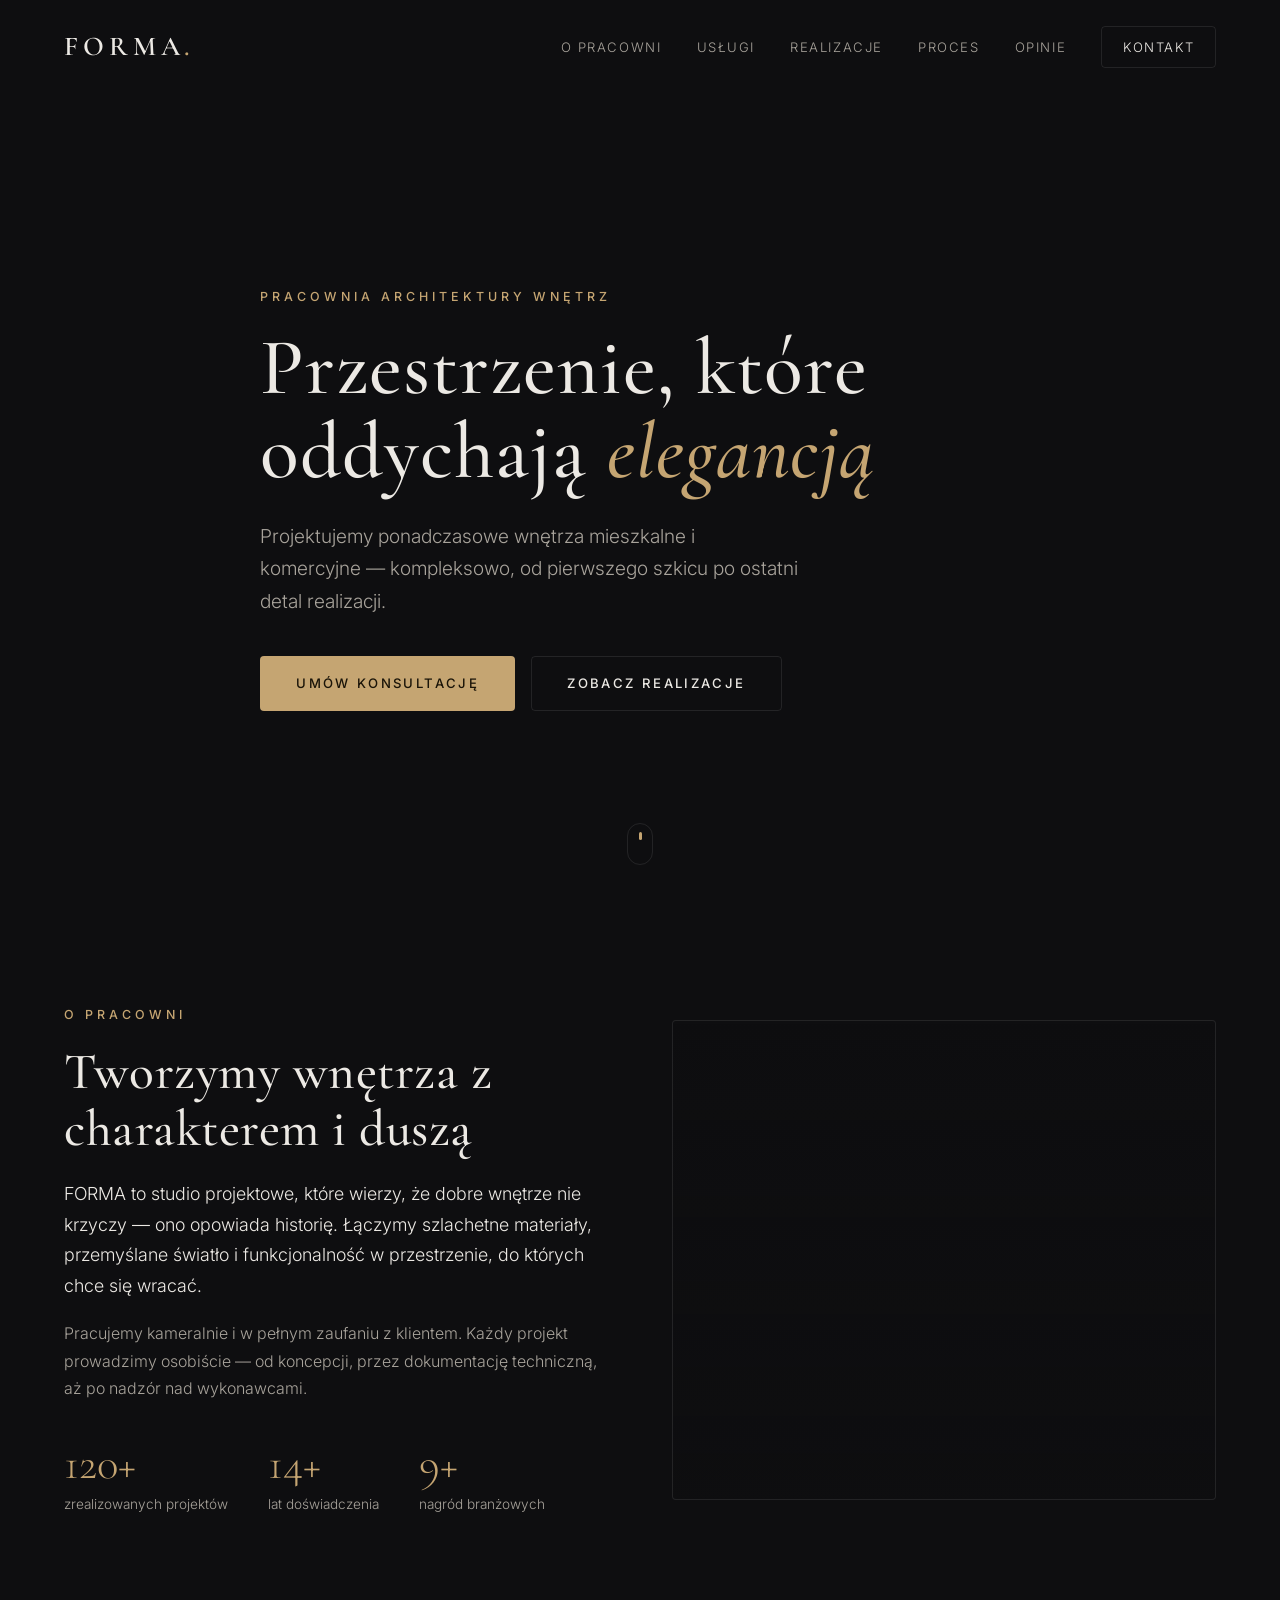
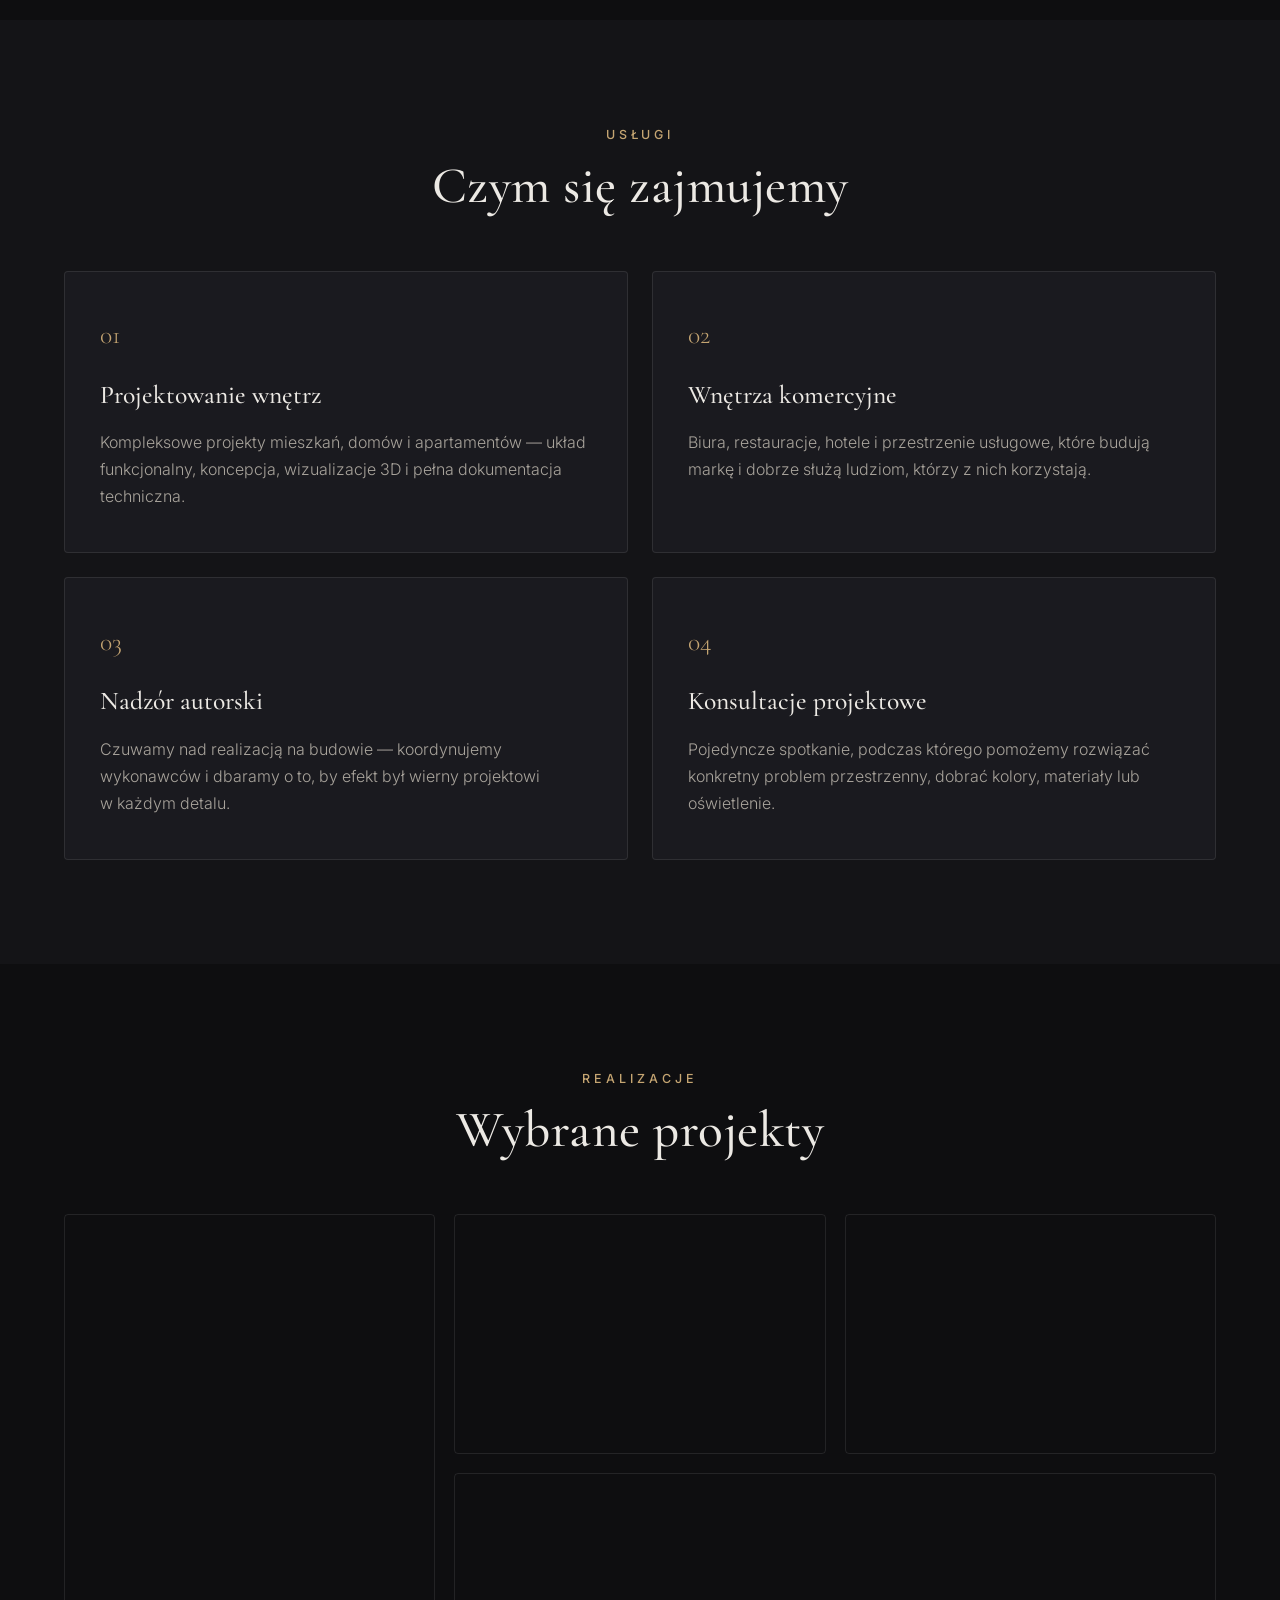
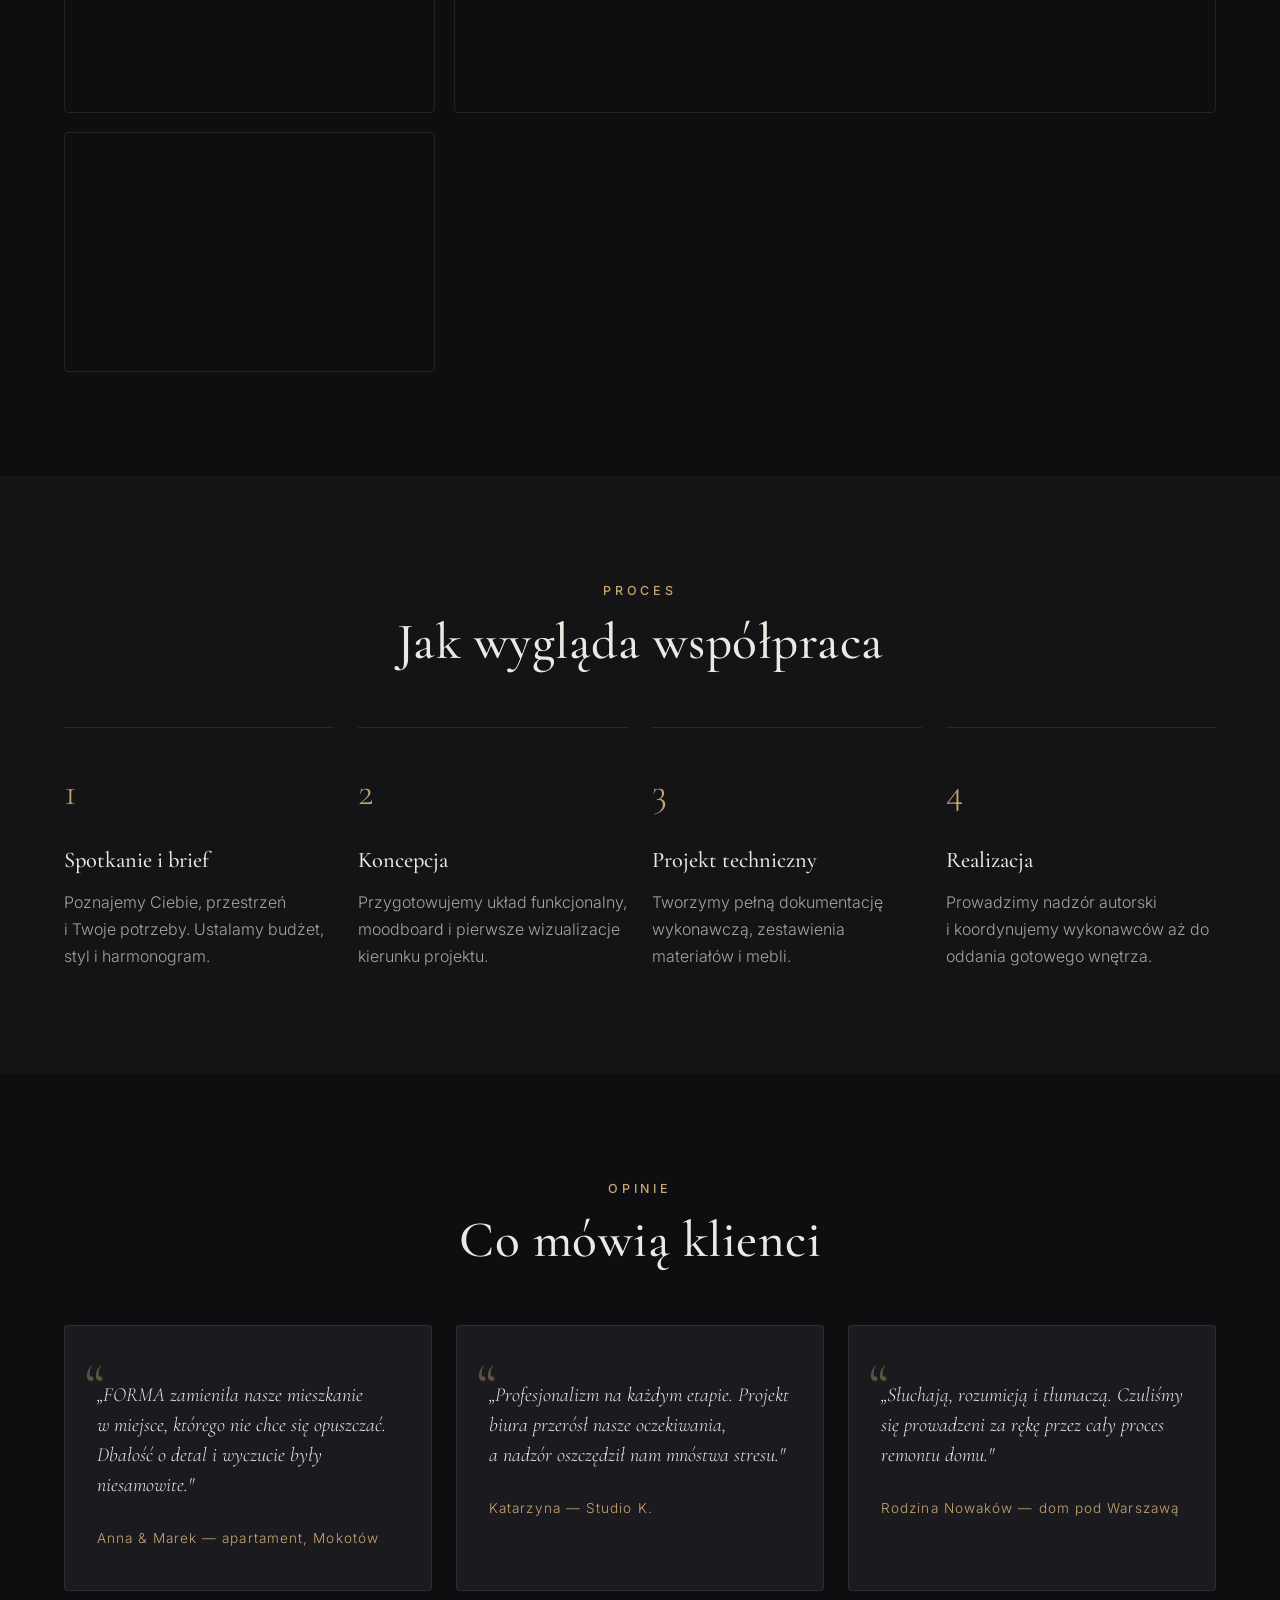
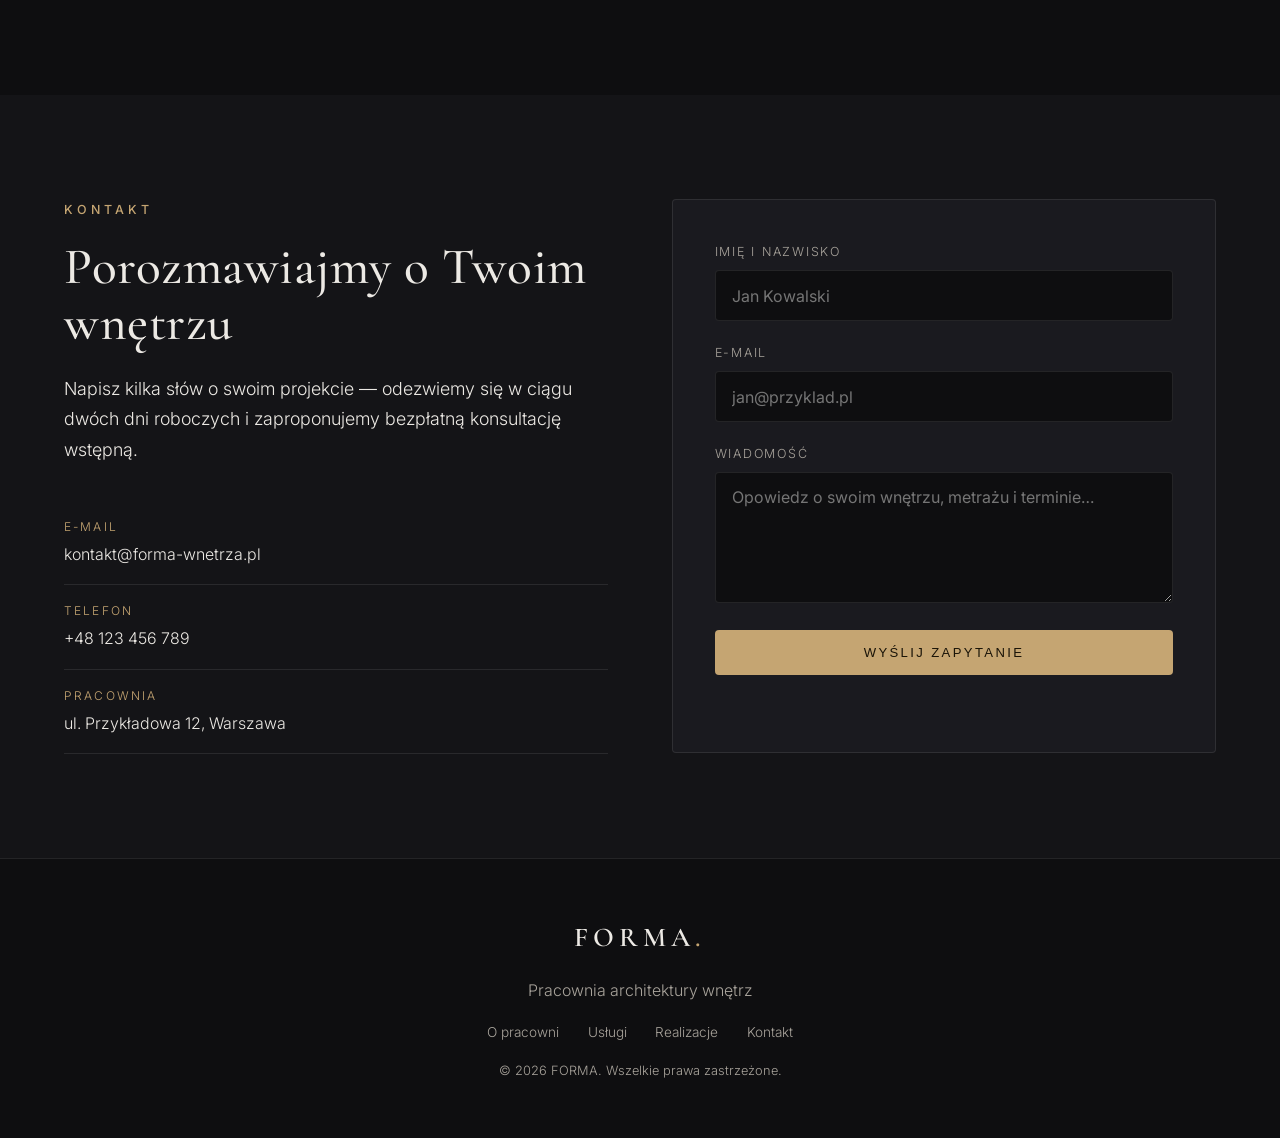
==== index.html @ e96d7b5a "Pierwsza wersja strony pracowni architektury wnętrz FORMA Statyczna strona (HTML/CSS/JS), ciemny ele" ====
<!DOCTYPE html>
<html lang="pl">
<head>
  <meta charset="UTF-8" />
  <meta name="viewport" content="width=device-width, initial-scale=1.0" />
  <title>FORMA — Pracownia Architektury Wnętrz</title>
  <meta name="description" content="FORMA to pracownia architektury wnętrz. Projektujemy eleganckie, ponadczasowe przestrzenie mieszkalne i komercyjne — kompleksowo, od koncepcji po realizację." />
  <link rel="icon" href="assets/favicon.svg" type="image/svg+xml" />

  <!-- Czcionki -->
  <link rel="preconnect" href="https://fonts.googleapis.com" />
  <link rel="preconnect" href="https://fonts.gstatic.com" crossorigin />
  <link href="https://fonts.googleapis.com/css2?family=Cormorant+Garamond:ital,wght@0,400;0,500;0,600;1,400&family=Inter:wght@300;400;500;600&display=swap" rel="stylesheet" />

  <link rel="stylesheet" href="styles.css" />
</head>
<body>

  <!-- ====== NAWIGACJA ====== -->
  <header class="nav" id="nav">
    <div class="container nav__inner">
      <a href="#hero" class="brand">FORMA<span>.</span></a>
      <nav class="nav__links" id="navLinks">
        <a href="#o-nas">O pracowni</a>
        <a href="#uslugi">Usługi</a>
        <a href="#realizacje">Realizacje</a>
        <a href="#proces">Proces</a>
        <a href="#opinie">Opinie</a>
        <a href="#kontakt" class="nav__cta">Kontakt</a>
      </nav>
      <button class="nav__burger" id="burger" aria-label="Menu" aria-expanded="false">
        <span></span><span></span><span></span>
      </button>
    </div>
  </header>

  <!-- ====== HERO ====== -->
  <section class="hero" id="hero">
    <div class="hero__bg"></div>
    <div class="container hero__inner">
      <p class="eyebrow reveal">Pracownia architektury wnętrz</p>
      <h1 class="hero__title reveal">Przestrzenie, które<br/>oddychają <em>elegancją</em></h1>
      <p class="hero__lead reveal">Projektujemy ponadczasowe wnętrza mieszkalne i komercyjne — kompleksowo, od pierwszego szkicu po ostatni detal realizacji.</p>
      <div class="hero__actions reveal">
        <a href="#kontakt" class="btn btn--gold">Umów konsultację</a>
        <a href="#realizacje" class="btn btn--ghost">Zobacz realizacje</a>
      </div>
    </div>
    <a href="#o-nas" class="hero__scroll" aria-label="Przewiń w dół">
      <span></span>
    </a>
  </section>

  <!-- ====== O PRACOWNI ====== -->
  <section class="section" id="o-nas">
    <div class="container grid-2">
      <div class="reveal">
        <p class="eyebrow">O pracowni</p>
        <h2 class="section__title">Tworzymy wnętrza z charakterem i&nbsp;duszą</h2>
        <p class="lead">FORMA to studio projektowe, które wierzy, że dobre wnętrze nie krzyczy — ono opowiada historię. Łączymy szlachetne materiały, przemyślane światło i&nbsp;funkcjonalność w&nbsp;przestrzenie, do których chce się wracać.</p>
        <p>Pracujemy kameralnie i&nbsp;w&nbsp;pełnym zaufaniu z&nbsp;klientem. Każdy projekt prowadzimy osobiście — od koncepcji, przez dokumentację techniczną, aż po nadzór nad wykonawcami.</p>
        <div class="stats">
          <div class="stat"><span class="stat__num" data-count="120">0</span><span class="stat__label">zrealizowanych projektów</span></div>
          <div class="stat"><span class="stat__num" data-count="14">0</span><span class="stat__label">lat doświadczenia</span></div>
          <div class="stat"><span class="stat__num" data-count="9">0</span><span class="stat__label">nagród branżowych</span></div>
        </div>
      </div>
      <div class="about__img reveal" aria-hidden="true"></div>
    </div>
  </section>

  <!-- ====== USŁUGI ====== -->
  <section class="section section--alt" id="uslugi">
    <div class="container">
      <div class="section__head reveal">
        <p class="eyebrow">Usługi</p>
        <h2 class="section__title">Czym się zajmujemy</h2>
      </div>
      <div class="cards">
        <article class="card reveal">
          <div class="card__num">01</div>
          <h3>Projektowanie wnętrz</h3>
          <p>Kompleksowe projekty mieszkań, domów i&nbsp;apartamentów — układ funkcjonalny, koncepcja, wizualizacje 3D i&nbsp;pełna dokumentacja techniczna.</p>
        </article>
        <article class="card reveal">
          <div class="card__num">02</div>
          <h3>Wnętrza komercyjne</h3>
          <p>Biura, restauracje, hotele i&nbsp;przestrzenie usługowe, które budują markę i&nbsp;dobrze służą ludziom, którzy z&nbsp;nich korzystają.</p>
        </article>
        <article class="card reveal">
          <div class="card__num">03</div>
          <h3>Nadzór autorski</h3>
          <p>Czuwamy nad realizacją na budowie — koordynujemy wykonawców i&nbsp;dbaramy o&nbsp;to, by efekt był wierny projektowi w&nbsp;każdym detalu.</p>
        </article>
        <article class="card reveal">
          <div class="card__num">04</div>
          <h3>Konsultacje projektowe</h3>
          <p>Pojedyncze spotkanie, podczas którego pomożemy rozwiązać konkretny problem przestrzenny, dobrać kolory, materiały lub oświetlenie.</p>
        </article>
      </div>
    </div>
  </section>

  <!-- ====== REALIZACJE ====== -->
  <section class="section" id="realizacje">
    <div class="container">
      <div class="section__head reveal">
        <p class="eyebrow">Realizacje</p>
        <h2 class="section__title">Wybrane projekty</h2>
      </div>
      <div class="gallery">
        <figure class="gallery__item gallery__item--tall reveal">
          <div class="gallery__img" data-img="1"></div>
          <figcaption><span>Apartament Mokotów</span><em>120 m² · 2024</em></figcaption>
        </figure>
        <figure class="gallery__item reveal">
          <div class="gallery__img" data-img="2"></div>
          <figcaption><span>Dom pod Warszawą</span><em>240 m² · 2023</em></figcaption>
        </figure>
        <figure class="gallery__item reveal">
          <div class="gallery__img" data-img="3"></div>
          <figcaption><span>Restauracja NOVA</span><em>Lokal · 2023</em></figcaption>
        </figure>
        <figure class="gallery__item gallery__item--wide reveal">
          <div class="gallery__img" data-img="4"></div>
          <figcaption><span>Loft Praga</span><em>95 m² · 2022</em></figcaption>
        </figure>
        <figure class="gallery__item reveal">
          <div class="gallery__img" data-img="5"></div>
          <figcaption><span>Biuro Studio K.</span><em>320 m² · 2022</em></figcaption>
        </figure>
      </div>
    </div>
  </section>

  <!-- ====== PROCES ====== -->
  <section class="section section--alt" id="proces">
    <div class="container">
      <div class="section__head reveal">
        <p class="eyebrow">Proces</p>
        <h2 class="section__title">Jak wygląda współpraca</h2>
      </div>
      <ol class="steps">
        <li class="step reveal">
          <span class="step__num">1</span>
          <h3>Spotkanie i&nbsp;brief</h3>
          <p>Poznajemy Ciebie, przestrzeń i&nbsp;Twoje potrzeby. Ustalamy budżet, styl i&nbsp;harmonogram.</p>
        </li>
        <li class="step reveal">
          <span class="step__num">2</span>
          <h3>Koncepcja</h3>
          <p>Przygotowujemy układ funkcjonalny, moodboard i&nbsp;pierwsze wizualizacje kierunku projektu.</p>
        </li>
        <li class="step reveal">
          <span class="step__num">3</span>
          <h3>Projekt techniczny</h3>
          <p>Tworzymy pełną dokumentację wykonawczą, zestawienia materiałów i&nbsp;mebli.</p>
        </li>
        <li class="step reveal">
          <span class="step__num">4</span>
          <h3>Realizacja</h3>
          <p>Prowadzimy nadzór autorski i&nbsp;koordynujemy wykonawców aż do oddania gotowego wnętrza.</p>
        </li>
      </ol>
    </div>
  </section>

  <!-- ====== OPINIE ====== -->
  <section class="section" id="opinie">
    <div class="container">
      <div class="section__head reveal">
        <p class="eyebrow">Opinie</p>
        <h2 class="section__title">Co mówią klienci</h2>
      </div>
      <div class="quotes">
        <blockquote class="quote reveal">
          <p>„FORMA zamieniła nasze mieszkanie w&nbsp;miejsce, którego nie chce się opuszczać. Dbałość o&nbsp;detal i&nbsp;wyczucie były niesamowite."</p>
          <cite>Anna &amp; Marek — apartament, Mokotów</cite>
        </blockquote>
        <blockquote class="quote reveal">
          <p>„Profesjonalizm na każdym etapie. Projekt biura przerósł nasze oczekiwania, a&nbsp;nadzór oszczędził nam mnóstwa stresu."</p>
          <cite>Katarzyna — Studio K.</cite>
        </blockquote>
        <blockquote class="quote reveal">
          <p>„Słuchają, rozumieją i&nbsp;tłumaczą. Czuliśmy się prowadzeni za rękę przez cały proces remontu domu."</p>
          <cite>Rodzina Nowaków — dom pod Warszawą</cite>
        </blockquote>
      </div>
    </div>
  </section>

  <!-- ====== KONTAKT ====== -->
  <section class="section section--contact" id="kontakt">
    <div class="container grid-2 grid-2--contact">
      <div class="reveal">
        <p class="eyebrow">Kontakt</p>
        <h2 class="section__title">Porozmawiajmy o&nbsp;Twoim wnętrzu</h2>
        <p class="lead">Napisz kilka słów o&nbsp;swoim projekcie — odezwiemy się w&nbsp;ciągu dwóch dni roboczych i&nbsp;zaproponujemy bezpłatną konsultację wstępną.</p>
        <ul class="contact__info">
          <li><span>E-mail</span><a href="mailto:kontakt@forma-wnetrza.pl">kontakt@forma-wnetrza.pl</a></li>
          <li><span>Telefon</span><a href="tel:+48123456789">+48 123 456 789</a></li>
          <li><span>Pracownia</span>ul. Przykładowa 12, Warszawa</li>
        </ul>
      </div>
      <form class="form reveal" id="contactForm" novalidate>
        <div class="form__row">
          <label>Imię i nazwisko
            <input type="text" name="name" required placeholder="Jan Kowalski" />
          </label>
        </div>
        <div class="form__row">
          <label>E-mail
            <input type="email" name="email" required placeholder="jan@przyklad.pl" />
          </label>
        </div>
        <div class="form__row">
          <label>Wiadomość
            <textarea name="message" rows="5" required placeholder="Opowiedz o swoim wnętrzu, metrażu i terminie…"></textarea>
          </label>
        </div>
        <button type="submit" class="btn btn--gold btn--full">Wyślij zapytanie</button>
        <p class="form__note" id="formNote" role="status"></p>
      </form>
    </div>
  </section>

  <!-- ====== STOPKA ====== -->
  <footer class="footer">
    <div class="container footer__inner">
      <a href="#hero" class="brand">FORMA<span>.</span></a>
      <p>Pracownia architektury wnętrz</p>
      <nav class="footer__links">
        <a href="#o-nas">O pracowni</a>
        <a href="#uslugi">Usługi</a>
        <a href="#realizacje">Realizacje</a>
        <a href="#kontakt">Kontakt</a>
      </nav>
      <p class="footer__copy">© <span id="year">2026</span> FORMA. Wszelkie prawa zastrzeżone.</p>
    </div>
  </footer>

  <script src="script.js"></script>
</body>
</html>
---- styles.css ----
/* ============================================================
   FORMA — Pracownia Architektury Wnętrz
   Styl: ciemny, elegancki, premium
   ============================================================ */

:root {
  --bg:        #0e0e10;
  --bg-alt:    #141417;
  --surface:   #1a1a1f;
  --line:      rgba(255, 255, 255, 0.09);
  --text:      #ece9e4;
  --text-soft: #a8a39b;
  --gold:      #c5a572;
  --gold-soft: #d8c39a;
  --radius:    4px;
  --max:       1180px;
  --serif: "Cormorant Garamond", Georgia, serif;
  --sans:  "Inter", system-ui, sans-serif;
}

* { margin: 0; padding: 0; box-sizing: border-box; }

html { scroll-behavior: smooth; }

body {
  background: var(--bg);
  color: var(--text);
  font-family: var(--sans);
  font-weight: 300;
  line-height: 1.7;
  -webkit-font-smoothing: antialiased;
  overflow-x: hidden;
}

img { max-width: 100%; display: block; }
a { color: inherit; text-decoration: none; }

.container { width: 90%; max-width: var(--max); margin: 0 auto; }

/* ---------- Typografia ---------- */
.eyebrow {
  font-size: 0.78rem;
  letter-spacing: 0.32em;
  text-transform: uppercase;
  color: var(--gold);
  font-weight: 500;
  margin-bottom: 1.2rem;
}

.section__title {
  font-family: var(--serif);
  font-weight: 500;
  font-size: clamp(2rem, 4.5vw, 3.2rem);
  line-height: 1.1;
  letter-spacing: 0.5px;
  margin-bottom: 1.4rem;
}

.lead {
  font-size: 1.12rem;
  color: var(--text);
  margin-bottom: 1.2rem;
}

p { color: var(--text-soft); }

/* ---------- Przyciski ---------- */
.btn {
  display: inline-block;
  padding: 0.95rem 2.2rem;
  font-size: 0.82rem;
  letter-spacing: 0.18em;
  text-transform: uppercase;
  font-weight: 500;
  border: 1px solid transparent;
  border-radius: var(--radius);
  cursor: pointer;
  transition: all 0.35s ease;
}
.btn--gold { background: var(--gold); color: #1a1408; }
.btn--gold:hover { background: var(--gold-soft); transform: translateY(-2px); }
.btn--ghost { border-color: var(--line); color: var(--text); }
.btn--ghost:hover { border-color: var(--gold); color: var(--gold); }
.btn--full { width: 100%; border: none; }

/* ---------- Nawigacja ---------- */
.nav {
  position: fixed; top: 0; left: 0; right: 0; z-index: 100;
  padding: 1.5rem 0;
  transition: padding 0.4s ease, background 0.4s ease, border-color 0.4s ease;
  border-bottom: 1px solid transparent;
}
.nav.scrolled {
  padding: 0.9rem 0;
  background: rgba(14, 14, 16, 0.85);
  backdrop-filter: blur(12px);
  border-bottom-color: var(--line);
}
.nav__inner { display: flex; align-items: center; justify-content: space-between; }
.brand {
  font-family: var(--serif);
  font-size: 1.7rem;
  font-weight: 600;
  letter-spacing: 0.18em;
}
.brand span { color: var(--gold); }
.nav__links { display: flex; align-items: center; gap: 2.2rem; }
.nav__links a {
  font-size: 0.82rem;
  letter-spacing: 0.12em;
  text-transform: uppercase;
  color: var(--text-soft);
  transition: color 0.3s;
}
.nav__links a:hover { color: var(--text); }
.nav__cta {
  border: 1px solid var(--line);
  padding: 0.55rem 1.3rem;
  border-radius: var(--radius);
  color: var(--text) !important;
}
.nav__cta:hover { border-color: var(--gold); color: var(--gold) !important; }

.nav__burger { display: none; flex-direction: column; gap: 5px; background: none; border: none; cursor: pointer; }
.nav__burger span { width: 26px; height: 2px; background: var(--text); transition: 0.3s; }
.nav__burger.open span:nth-child(1) { transform: translateY(7px) rotate(45deg); }
.nav__burger.open span:nth-child(2) { opacity: 0; }
.nav__burger.open span:nth-child(3) { transform: translateY(-7px) rotate(-45deg); }

/* ---------- Hero ---------- */
.hero {
  position: relative;
  min-height: 100vh;
  display: flex;
  align-items: center;
  overflow: hidden;
}
.hero__bg {
  position: absolute; inset: 0;
  background:
    linear-gradient(to right, rgba(14,14,16,0.92) 0%, rgba(14,14,16,0.55) 55%, rgba(14,14,16,0.75) 100%),
    url("https://images.unsplash.com/photo-1618220179428-22790b461013?auto=format&fit=crop&w=1920&q=80") center/cover no-repeat;
  transform: scale(1.05);
  animation: slowZoom 18s ease-in-out infinite alternate;
}
@keyframes slowZoom { to { transform: scale(1.14); } }
.hero__inner { position: relative; z-index: 2; padding-top: 6rem; max-width: 760px; }
.hero__title {
  font-family: var(--serif);
  font-weight: 500;
  font-size: clamp(2.6rem, 7vw, 5rem);
  line-height: 1.05;
  letter-spacing: 1px;
  margin-bottom: 1.6rem;
}
.hero__title em { color: var(--gold); font-style: italic; }
.hero__lead { font-size: 1.2rem; color: var(--text-soft); max-width: 540px; margin-bottom: 2.4rem; }
.hero__actions { display: flex; gap: 1rem; flex-wrap: wrap; }
.hero__scroll {
  position: absolute; bottom: 2.2rem; left: 50%; transform: translateX(-50%);
  width: 26px; height: 42px; border: 1px solid var(--line); border-radius: 14px; z-index: 2;
  display: flex; justify-content: center; padding-top: 8px;
}
.hero__scroll span { width: 3px; height: 8px; background: var(--gold); border-radius: 2px; animation: scroll 1.8s infinite; }
@keyframes scroll { 0% { opacity: 0; transform: translateY(-4px);} 50%{opacity:1;} 100%{opacity:0;transform:translateY(10px);} }

/* ---------- Sekcje ---------- */
.section { padding: 6.5rem 0; }
.section--alt { background: var(--bg-alt); }
.section__head { text-align: center; max-width: 620px; margin: 0 auto 3.5rem; }
.section__head .eyebrow { margin-bottom: 0.8rem; }

.grid-2 { display: grid; grid-template-columns: 1fr 1fr; gap: 4rem; align-items: center; }

/* ---------- O nas ---------- */
.about__img {
  min-height: 480px; border-radius: var(--radius);
  background:
    linear-gradient(to top, rgba(14,14,16,0.35), rgba(14,14,16,0)),
    url("https://images.unsplash.com/photo-1616486338812-3dadae4b4ace?auto=format&fit=crop&w=1000&q=80") center/cover no-repeat;
  border: 1px solid var(--line);
}
.stats { display: flex; gap: 2.5rem; margin-top: 2.5rem; flex-wrap: wrap; }
.stat { display: flex; flex-direction: column; }
.stat__num { font-family: var(--serif); font-size: 2.8rem; color: var(--gold); line-height: 1; }
.stat__label { font-size: 0.85rem; color: var(--text-soft); margin-top: 0.4rem; }

/* ---------- Karty usług ---------- */
.cards { display: grid; grid-template-columns: repeat(2, 1fr); gap: 1.5rem; }
.card {
  background: var(--surface);
  border: 1px solid var(--line);
  border-radius: var(--radius);
  padding: 2.6rem 2.2rem;
  transition: transform 0.4s ease, border-color 0.4s ease;
}
.card:hover { transform: translateY(-6px); border-color: var(--gold); }
.card__num { font-family: var(--serif); font-size: 1.6rem; color: var(--gold); margin-bottom: 1rem; }
.card h3 { font-family: var(--serif); font-size: 1.6rem; font-weight: 500; margin-bottom: 0.8rem; }

/* ---------- Galeria ---------- */
.gallery {
  display: grid;
  grid-template-columns: repeat(3, 1fr);
  grid-auto-rows: 240px;
  gap: 1.2rem;
}
.gallery__item {
  position: relative; overflow: hidden; border-radius: var(--radius);
  border: 1px solid var(--line);
}
.gallery__item--tall { grid-row: span 2; }
.gallery__item--wide { grid-column: span 2; }
.gallery__img {
  position: absolute; inset: 0;
  background-size: cover; background-position: center;
  transition: transform 0.7s ease;
}
.gallery__item:hover .gallery__img { transform: scale(1.08); }
.gallery__img[data-img="1"] { background-image: url("https://images.unsplash.com/photo-1616594039964-ae9021a400a0?auto=format&fit=crop&w=900&q=80"); }
.gallery__img[data-img="2"] { background-image: url("https://images.unsplash.com/photo-1600210492486-724fe5c67fb0?auto=format&fit=crop&w=900&q=80"); }
.gallery__img[data-img="3"] { background-image: url("https://images.unsplash.com/photo-1517248135467-4c7edcad34c4?auto=format&fit=crop&w=900&q=80"); }
.gallery__img[data-img="4"] { background-image: url("https://images.unsplash.com/photo-1600607687939-ce8a6c25118c?auto=format&fit=crop&w=1200&q=80"); }
.gallery__img[data-img="5"] { background-image: url("https://images.unsplash.com/photo-1497366754035-f200968a6e72?auto=format&fit=crop&w=900&q=80"); }
.gallery__item figcaption {
  position: absolute; left: 0; right: 0; bottom: 0; z-index: 2;
  padding: 1.4rem 1.5rem;
  background: linear-gradient(to top, rgba(14,14,16,0.92), transparent);
  display: flex; flex-direction: column;
  transform: translateY(8px); opacity: 0; transition: 0.4s ease;
}
.gallery__item:hover figcaption { transform: translateY(0); opacity: 1; }
.gallery__item figcaption span { font-family: var(--serif); font-size: 1.3rem; }
.gallery__item figcaption em { font-size: 0.8rem; color: var(--gold); font-style: normal; letter-spacing: 0.1em; }

/* ---------- Proces ---------- */
.steps { list-style: none; display: grid; grid-template-columns: repeat(4, 1fr); gap: 1.5rem; }
.step { padding-top: 2rem; border-top: 1px solid var(--line); }
.step__num {
  font-family: var(--serif); font-size: 2.4rem; color: var(--gold);
  display: block; margin-bottom: 1rem;
}
.step h3 { font-family: var(--serif); font-size: 1.4rem; font-weight: 500; margin-bottom: 0.6rem; }

/* ---------- Opinie ---------- */
.quotes { display: grid; grid-template-columns: repeat(3, 1fr); gap: 1.5rem; }
.quote {
  background: var(--surface); border: 1px solid var(--line);
  border-radius: var(--radius); padding: 2.4rem 2rem;
  position: relative;
}
.quote::before {
  content: "\201C"; font-family: var(--serif); font-size: 4rem; color: var(--gold);
  position: absolute; top: 0.4rem; left: 1.2rem; opacity: 0.4;
}
.quote p { font-family: var(--serif); font-size: 1.25rem; color: var(--text); line-height: 1.5; margin: 1rem 0 1.5rem; font-style: italic; }
.quote cite { font-size: 0.85rem; color: var(--gold); font-style: normal; letter-spacing: 0.08em; }

/* ---------- Kontakt ---------- */
.section--contact { background: var(--bg-alt); }
.grid-2--contact { align-items: start; }
.contact__info { list-style: none; margin-top: 2.2rem; }
.contact__info li { padding: 1rem 0; border-bottom: 1px solid var(--line); display: flex; flex-direction: column; }
.contact__info span { font-size: 0.75rem; letter-spacing: 0.18em; text-transform: uppercase; color: var(--gold); margin-bottom: 0.25rem; }
.contact__info a:hover { color: var(--gold); }

.form { background: var(--surface); border: 1px solid var(--line); border-radius: var(--radius); padding: 2.6rem; }
.form__row { margin-bottom: 1.3rem; }
.form label { display: block; font-size: 0.78rem; letter-spacing: 0.14em; text-transform: uppercase; color: var(--text-soft); }
.form input, .form textarea {
  width: 100%; margin-top: 0.5rem;
  background: var(--bg); border: 1px solid var(--line); border-radius: var(--radius);
  padding: 0.9rem 1rem; color: var(--text); font-family: var(--sans); font-size: 1rem;
  transition: border-color 0.3s;
}
.form input:focus, .form textarea:focus { outline: none; border-color: var(--gold); }
.form textarea { resize: vertical; }
.form__note { margin-top: 1rem; font-size: 0.9rem; min-height: 1.2rem; }
.form__note.ok { color: var(--gold); }
.form__note.err { color: #e0796b; }

/* ---------- Stopka ---------- */
.footer { border-top: 1px solid var(--line); padding: 3.5rem 0; text-align: center; }
.footer__inner { display: flex; flex-direction: column; align-items: center; gap: 1rem; }
.footer__links { display: flex; gap: 1.8rem; flex-wrap: wrap; justify-content: center; }
.footer__links a { font-size: 0.85rem; color: var(--text-soft); }
.footer__links a:hover { color: var(--gold); }
.footer__copy { font-size: 0.8rem; color: var(--text-soft); }

/* ---------- Animacje pojawiania ---------- */
.reveal { opacity: 0; transform: translateY(28px); transition: opacity 0.8s ease, transform 0.8s ease; }
.reveal.visible { opacity: 1; transform: none; }

/* ---------- RWD ---------- */
@media (max-width: 880px) {
  .nav__links {
    position: fixed; inset: 0 0 0 auto; width: min(78%, 320px);
    flex-direction: column; justify-content: center; gap: 2rem;
    background: var(--bg-alt); border-left: 1px solid var(--line);
    transform: translateX(100%); transition: transform 0.4s ease; padding: 2rem;
  }
  .nav__links.open { transform: translateX(0); }
  .nav__burger { display: flex; z-index: 110; }
  .grid-2 { grid-template-columns: 1fr; gap: 2.5rem; }
  .about__img { min-height: 340px; order: -1; }
  .cards, .quotes { grid-template-columns: 1fr; }
  .steps { grid-template-columns: 1fr 1fr; }
  .gallery { grid-template-columns: 1fr 1fr; grid-auto-rows: 200px; }
  .gallery__item--wide { grid-column: span 2; }
  .gallery__item--tall { grid-row: span 1; }
}
@media (max-width: 540px) {
  .section { padding: 4.5rem 0; }
  .steps, .gallery { grid-template-columns: 1fr; }
  .gallery__item--wide { grid-column: span 1; }
  .hero__actions { flex-direction: column; }
  .btn { text-align: center; }
}
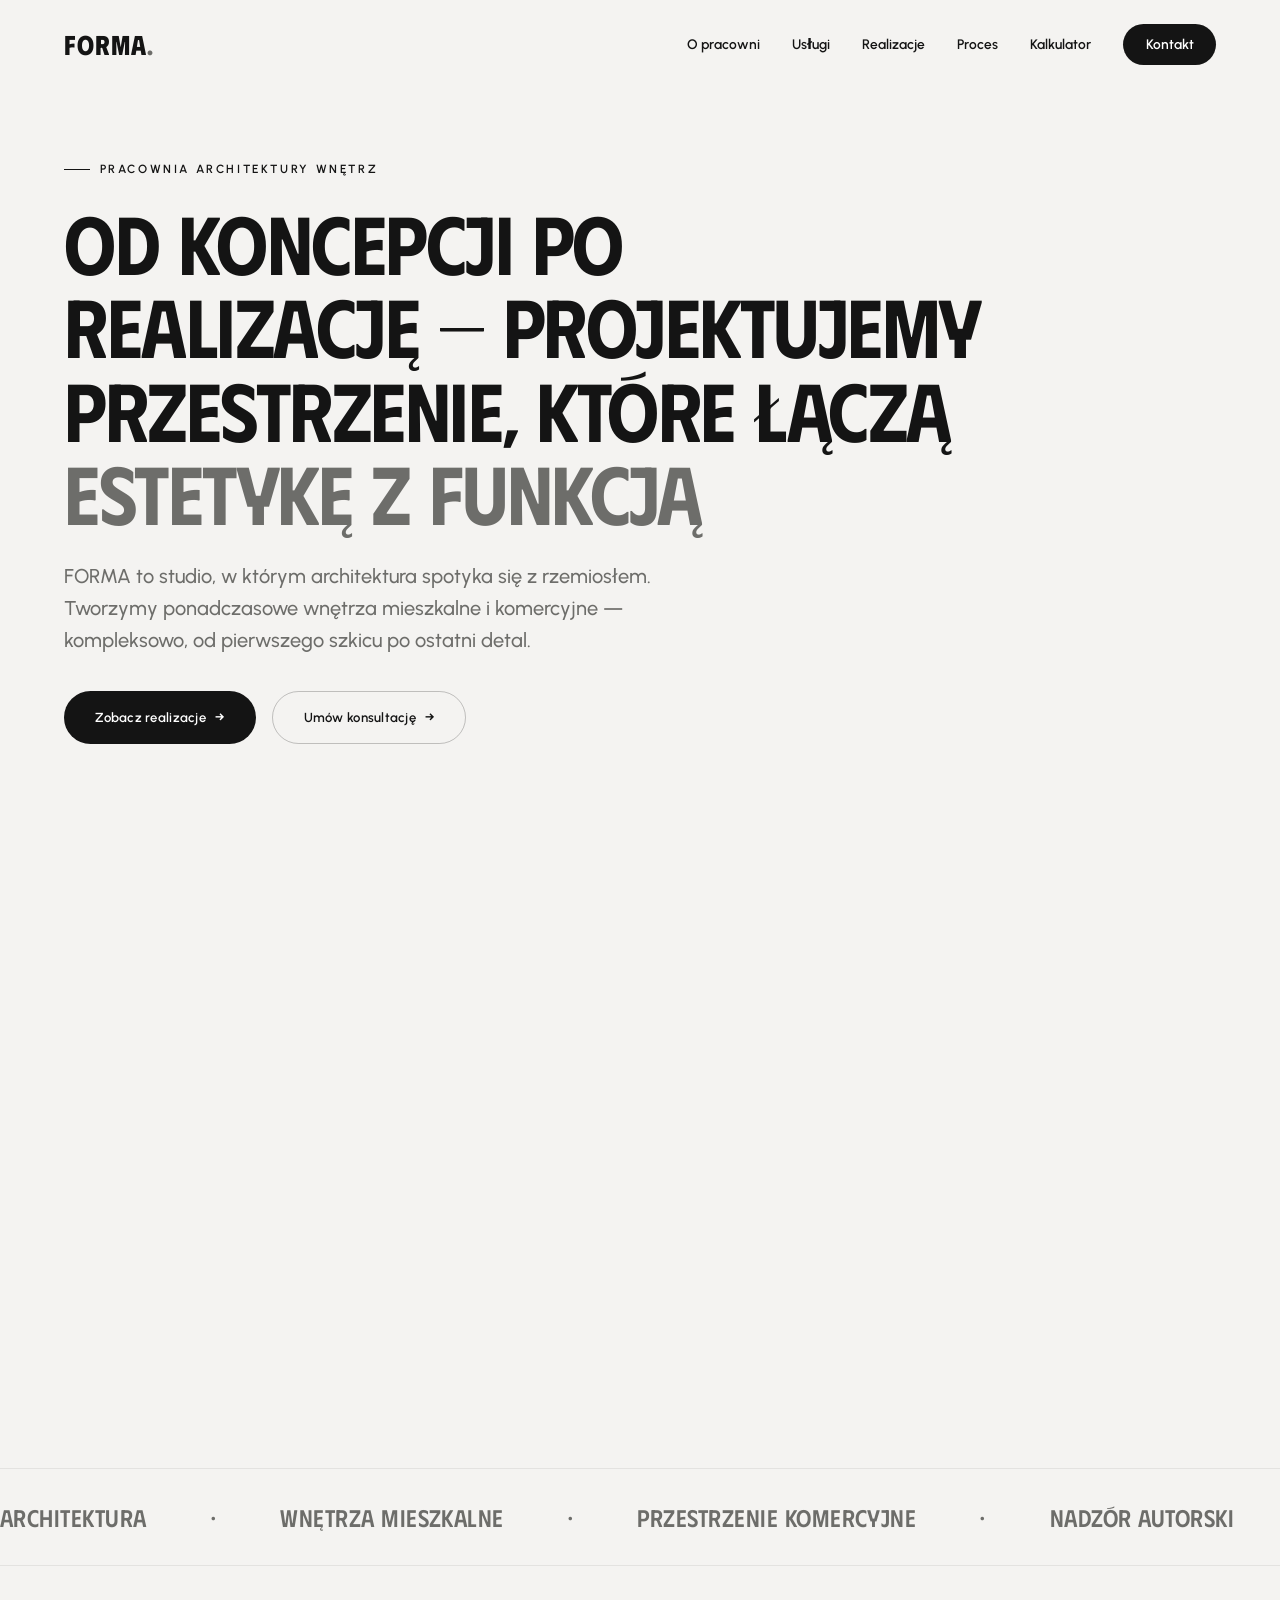
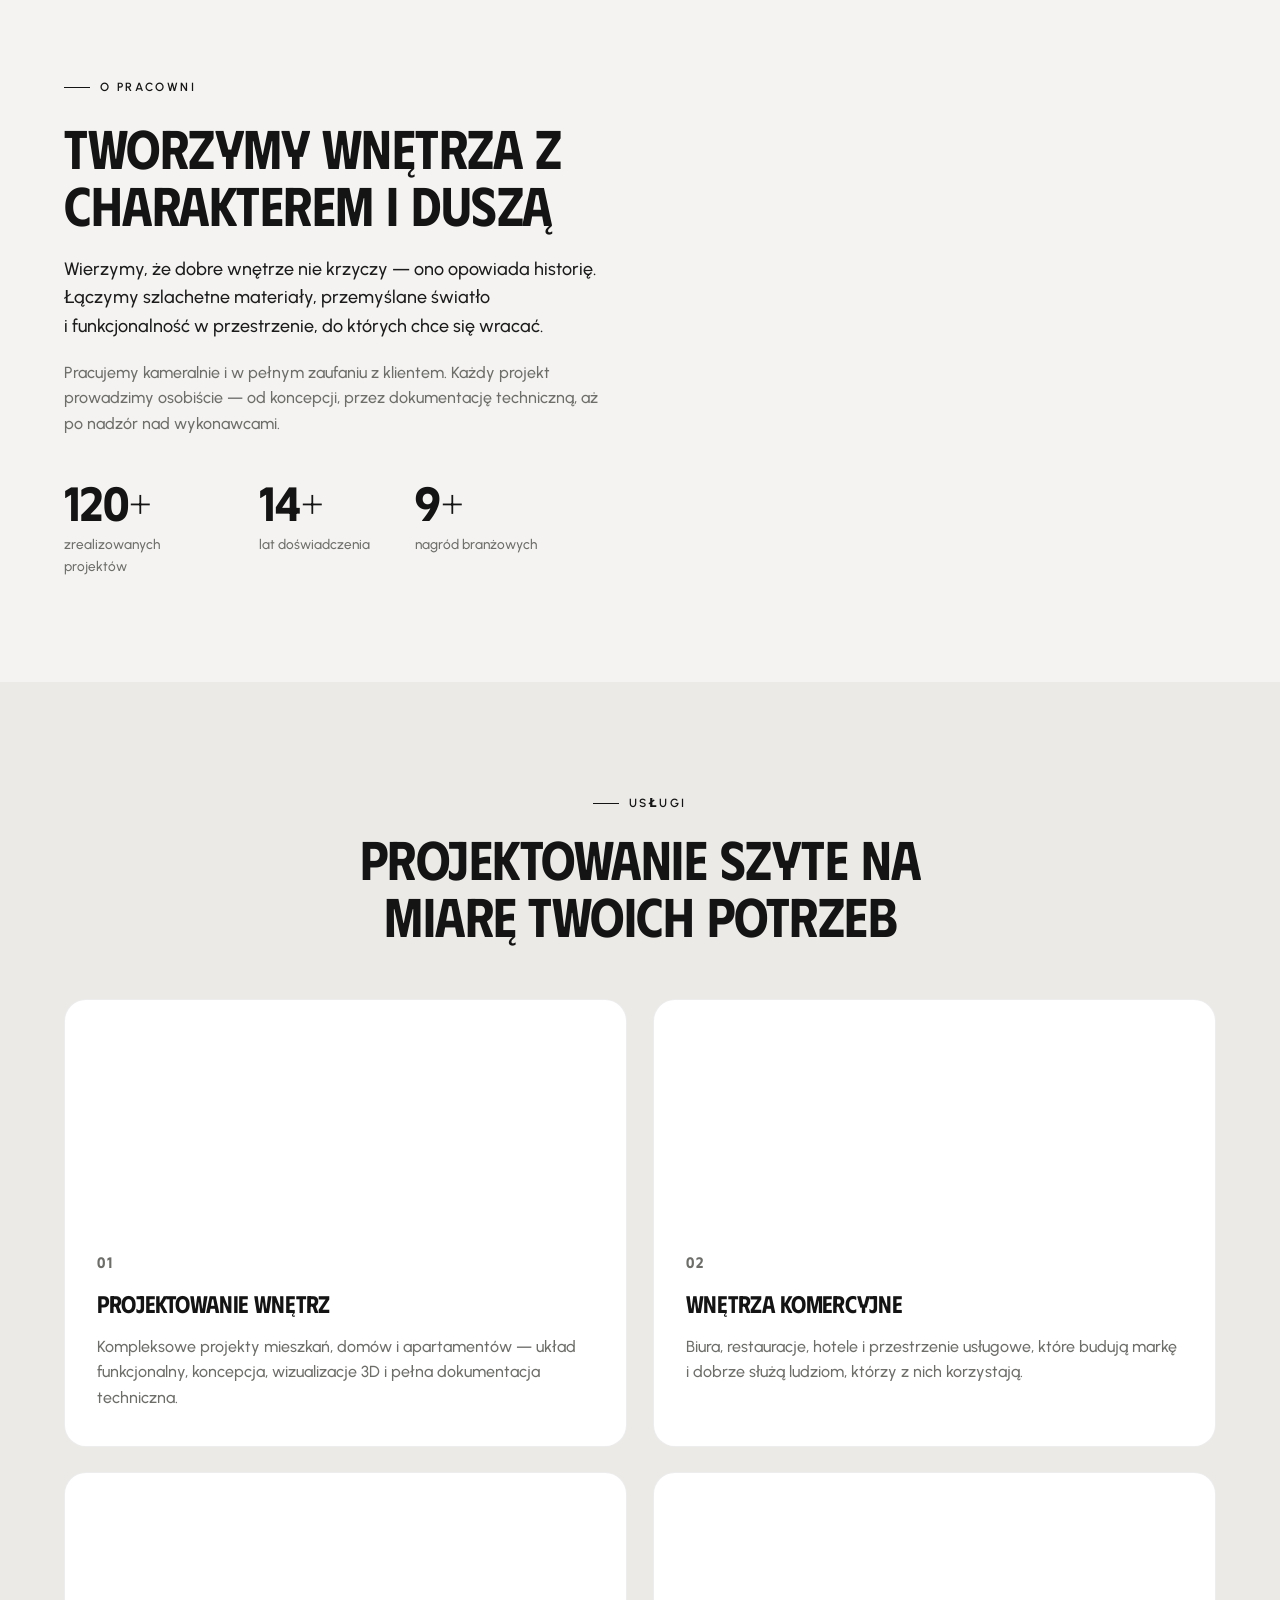
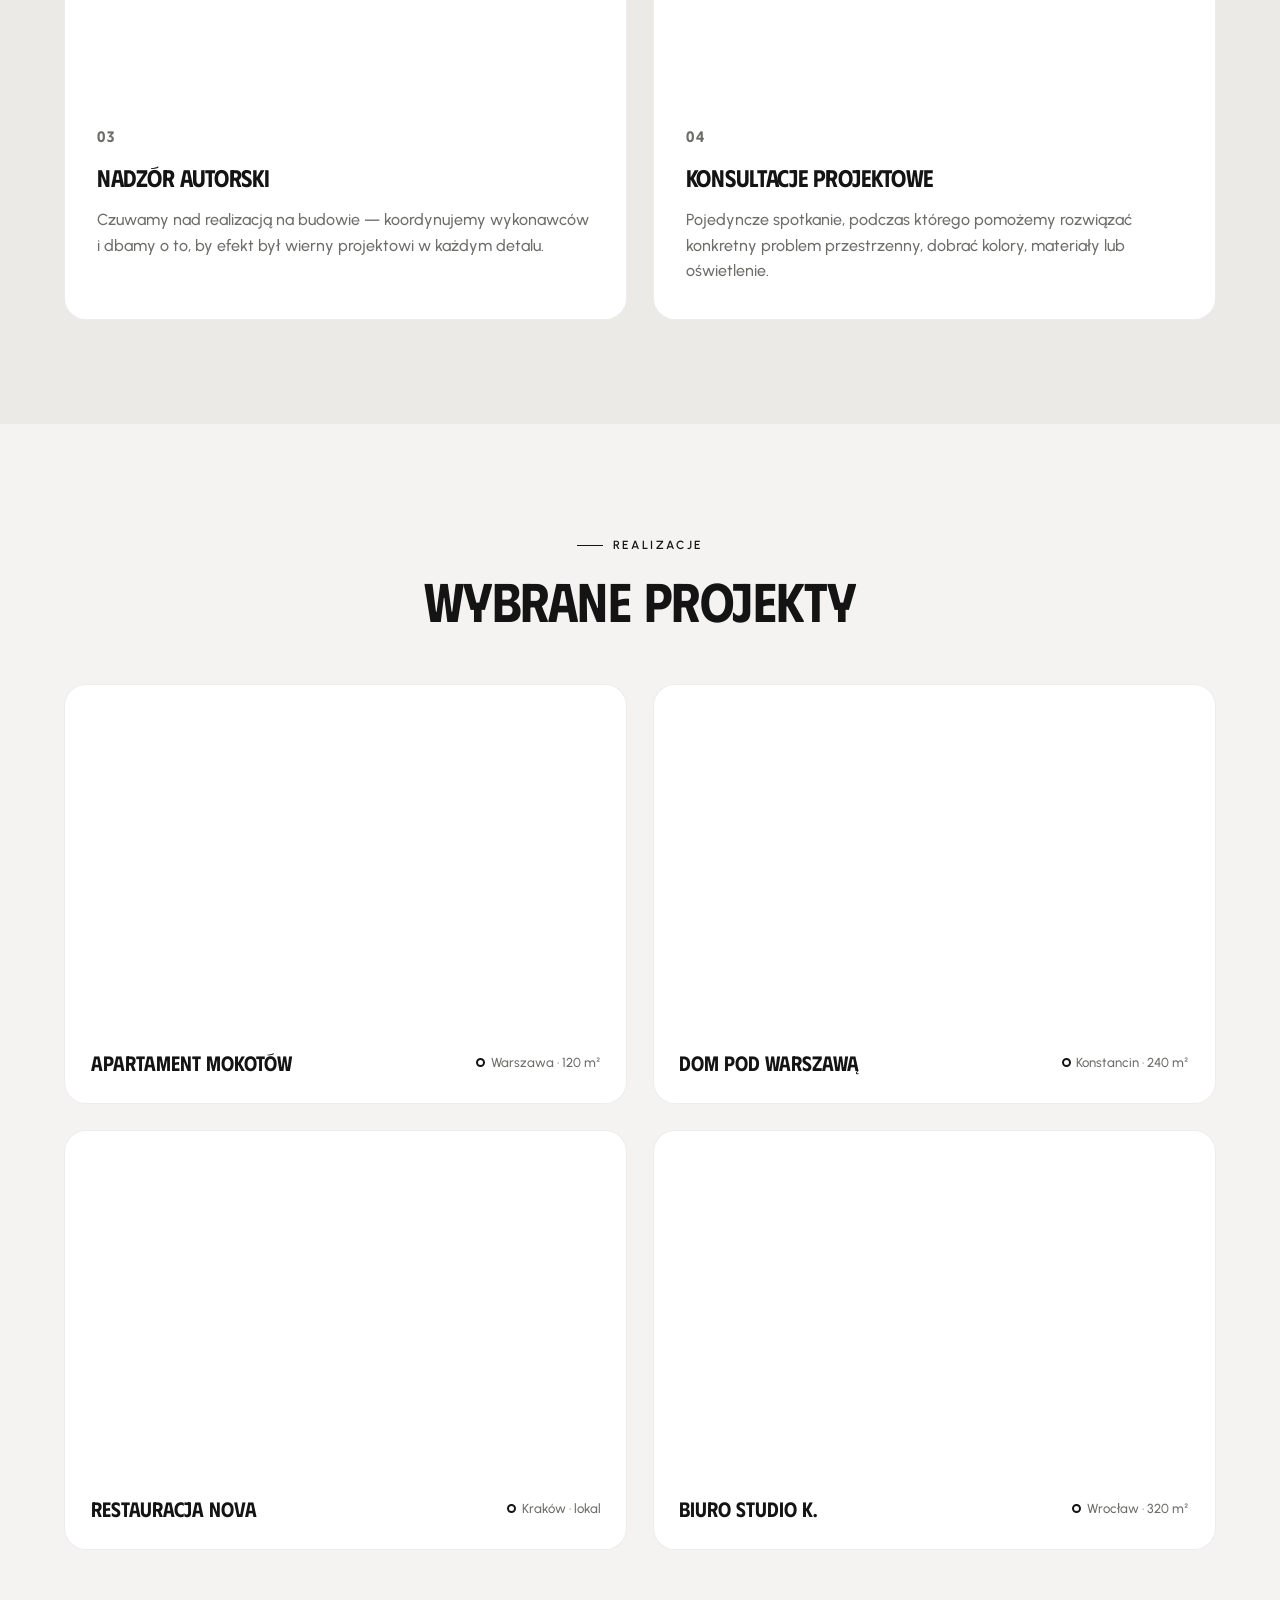
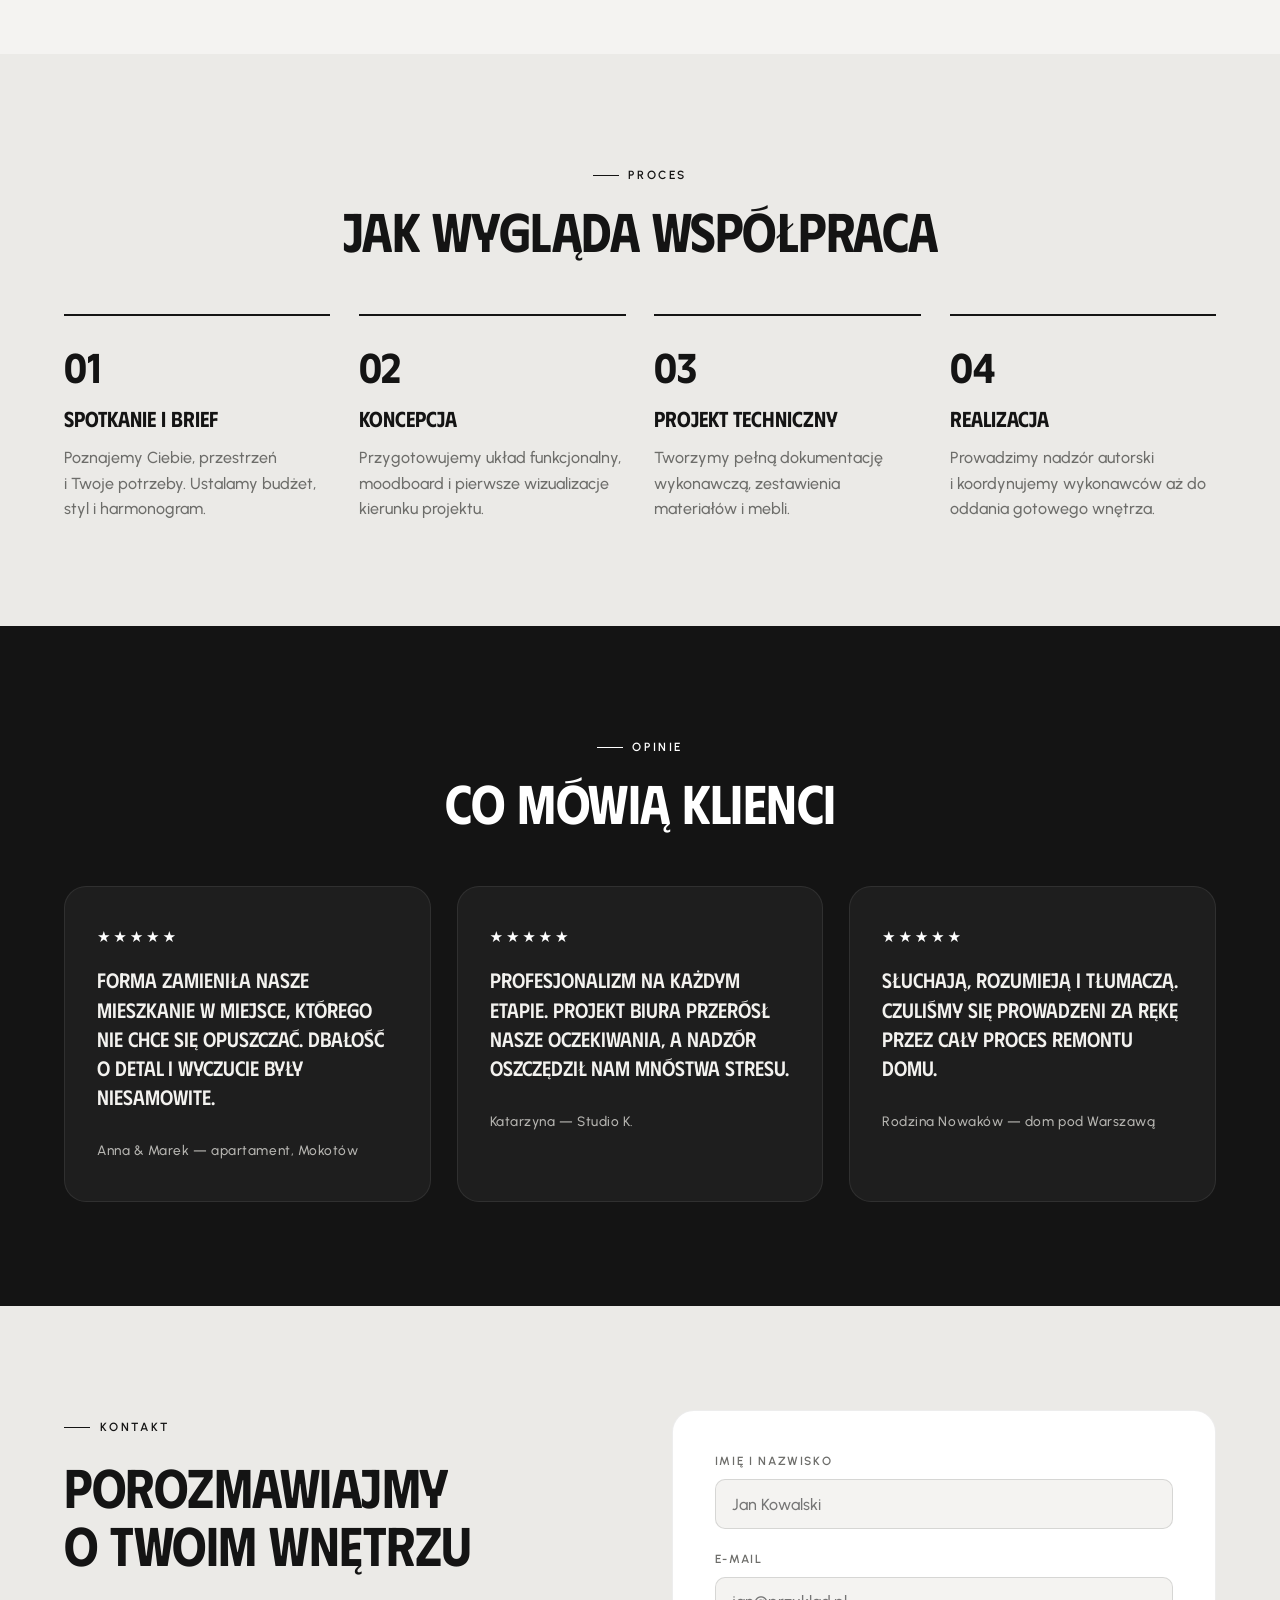
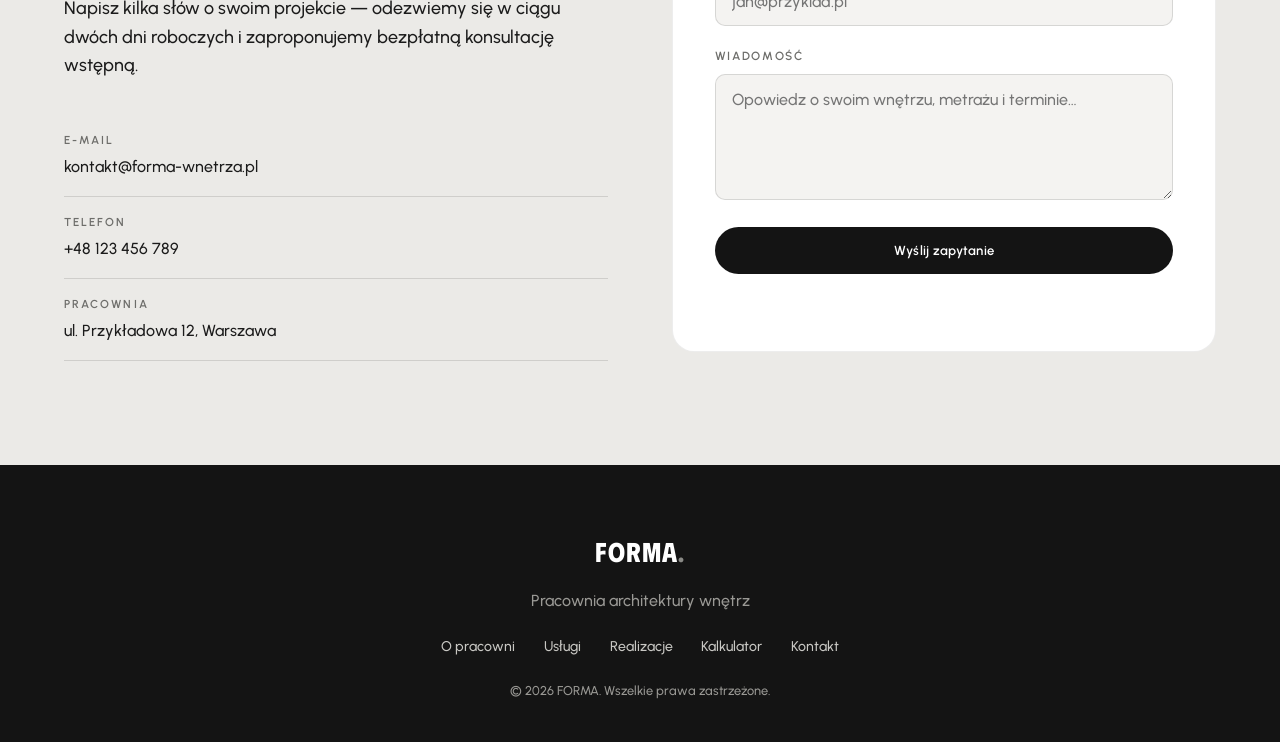
==== commit f0b8ff16: "Dodaj kalkulator kosztów wykończenia (kalkulator.html) + opublikuj odświeżony wygląd strony - Nowa p" ====
--- a/index.html
+++ b/index.html
@@ -4,13 +4,13 @@
   <meta charset="UTF-8" />
   <meta name="viewport" content="width=device-width, initial-scale=1.0" />
   <title>FORMA — Pracownia Architektury Wnętrz</title>
-  <meta name="description" content="FORMA to pracownia architektury wnętrz. Projektujemy eleganckie, ponadczasowe przestrzenie mieszkalne i komercyjne — kompleksowo, od koncepcji po realizację." />
+  <meta name="description" content="FORMA to pracownia architektury wnętrz. Od koncepcji po realizację projektujemy przestrzenie mieszkalne i komercyjne, łącząc estetykę z funkcją." />
   <link rel="icon" href="assets/favicon.svg" type="image/svg+xml" />
 
   <!-- Czcionki -->
   <link rel="preconnect" href="https://fonts.googleapis.com" />
   <link rel="preconnect" href="https://fonts.gstatic.com" crossorigin />
-  <link href="https://fonts.googleapis.com/css2?family=Cormorant+Garamond:ital,wght@0,400;0,500;0,600;1,400&family=Inter:wght@300;400;500;600&display=swap" rel="stylesheet" />
+  <link href="https://fonts.googleapis.com/css2?family=Phudu:wght@400;500;600;700&family=Urbanist:wght@300;400;500;600;700&display=swap" rel="stylesheet" />
 
   <link rel="stylesheet" href="styles.css" />
 </head>
@@ -25,7 +25,7 @@
         <a href="#uslugi">Usługi</a>
         <a href="#realizacje">Realizacje</a>
         <a href="#proces">Proces</a>
-        <a href="#opinie">Opinie</a>
+        <a href="kalkulator.html">Kalkulator</a>
         <a href="#kontakt" class="nav__cta">Kontakt</a>
       </nav>
       <button class="nav__burger" id="burger" aria-label="Menu" aria-expanded="false">
@@ -36,20 +36,31 @@
 
   <!-- ====== HERO ====== -->
   <section class="hero" id="hero">
-    <div class="hero__bg"></div>
-    <div class="container hero__inner">
-      <p class="eyebrow reveal">Pracownia architektury wnętrz</p>
-      <h1 class="hero__title reveal">Przestrzenie, które<br/>oddychają <em>elegancją</em></h1>
-      <p class="hero__lead reveal">Projektujemy ponadczasowe wnętrza mieszkalne i komercyjne — kompleksowo, od pierwszego szkicu po ostatni detal realizacji.</p>
-      <div class="hero__actions reveal">
-        <a href="#kontakt" class="btn btn--gold">Umów konsultację</a>
-        <a href="#realizacje" class="btn btn--ghost">Zobacz realizacje</a>
-      </div>
-    </div>
-    <a href="#o-nas" class="hero__scroll" aria-label="Przewiń w dół">
-      <span></span>
-    </a>
-  </section>
+    <div class="container">
+      <div class="hero__inner">
+        <p class="eyebrow reveal">Pracownia architektury wnętrz</p>
+        <h1 class="hero__title reveal">Od koncepcji po realizację — projektujemy przestrzenie, które łączą <em>estetykę z funkcją</em></h1>
+        <p class="hero__lead reveal">FORMA to studio, w którym architektura spotyka się z rzemiosłem. Tworzymy ponadczasowe wnętrza mieszkalne i komercyjne — kompleksowo, od pierwszego szkicu po ostatni detal.</p>
+        <div class="hero__actions reveal">
+          <a href="#realizacje" class="btn btn--gold">Zobacz realizacje</a>
+          <a href="#kontakt" class="btn btn--ghost">Umów konsultację</a>
+        </div>
+      </div>
+      <div class="hero__media reveal" aria-hidden="true"></div>
+    </div>
+  </section>
+
+  <!-- ====== PASEK „ZAUFALI NAM" ====== -->
+  <div class="marquee" aria-hidden="true">
+    <div class="marquee__track">
+      <span>Architektura</span><span>·</span><span>Wnętrza mieszkalne</span><span>·</span>
+      <span>Przestrzenie komercyjne</span><span>·</span><span>Nadzór autorski</span><span>·</span>
+      <span>Wizualizacje 3D</span><span>·</span>
+      <span>Architektura</span><span>·</span><span>Wnętrza mieszkalne</span><span>·</span>
+      <span>Przestrzenie komercyjne</span><span>·</span><span>Nadzór autorski</span><span>·</span>
+      <span>Wizualizacje 3D</span><span>·</span>
+    </div>
+  </div>
 
   <!-- ====== O PRACOWNI ====== -->
   <section class="section" id="o-nas">
@@ -57,7 +68,7 @@
       <div class="reveal">
         <p class="eyebrow">O pracowni</p>
         <h2 class="section__title">Tworzymy wnętrza z charakterem i&nbsp;duszą</h2>
-        <p class="lead">FORMA to studio projektowe, które wierzy, że dobre wnętrze nie krzyczy — ono opowiada historię. Łączymy szlachetne materiały, przemyślane światło i&nbsp;funkcjonalność w&nbsp;przestrzenie, do których chce się wracać.</p>
+        <p class="lead">Wierzymy, że dobre wnętrze nie krzyczy — ono opowiada historię. Łączymy szlachetne materiały, przemyślane światło i&nbsp;funkcjonalność w&nbsp;przestrzenie, do których chce się wracać.</p>
         <p>Pracujemy kameralnie i&nbsp;w&nbsp;pełnym zaufaniu z&nbsp;klientem. Każdy projekt prowadzimy osobiście — od koncepcji, przez dokumentację techniczną, aż po nadzór nad wykonawcami.</p>
         <div class="stats">
           <div class="stat"><span class="stat__num" data-count="120">0</span><span class="stat__label">zrealizowanych projektów</span></div>
@@ -74,28 +85,40 @@
     <div class="container">
       <div class="section__head reveal">
         <p class="eyebrow">Usługi</p>
-        <h2 class="section__title">Czym się zajmujemy</h2>
+        <h2 class="section__title">Projektowanie szyte na miarę Twoich potrzeb</h2>
       </div>
       <div class="cards">
         <article class="card reveal">
-          <div class="card__num">01</div>
-          <h3>Projektowanie wnętrz</h3>
-          <p>Kompleksowe projekty mieszkań, domów i&nbsp;apartamentów — układ funkcjonalny, koncepcja, wizualizacje 3D i&nbsp;pełna dokumentacja techniczna.</p>
-        </article>
-        <article class="card reveal">
-          <div class="card__num">02</div>
-          <h3>Wnętrza komercyjne</h3>
-          <p>Biura, restauracje, hotele i&nbsp;przestrzenie usługowe, które budują markę i&nbsp;dobrze służą ludziom, którzy z&nbsp;nich korzystają.</p>
-        </article>
-        <article class="card reveal">
-          <div class="card__num">03</div>
-          <h3>Nadzór autorski</h3>
-          <p>Czuwamy nad realizacją na budowie — koordynujemy wykonawców i&nbsp;dbaramy o&nbsp;to, by efekt był wierny projektowi w&nbsp;każdym detalu.</p>
-        </article>
-        <article class="card reveal">
-          <div class="card__num">04</div>
-          <h3>Konsultacje projektowe</h3>
-          <p>Pojedyncze spotkanie, podczas którego pomożemy rozwiązać konkretny problem przestrzenny, dobrać kolory, materiały lub oświetlenie.</p>
+          <div class="card__img" data-img="u1"></div>
+          <div class="card__body">
+            <div class="card__num">01</div>
+            <h3>Projektowanie wnętrz</h3>
+            <p>Kompleksowe projekty mieszkań, domów i&nbsp;apartamentów — układ funkcjonalny, koncepcja, wizualizacje 3D i&nbsp;pełna dokumentacja techniczna.</p>
+          </div>
+        </article>
+        <article class="card reveal">
+          <div class="card__img" data-img="u2"></div>
+          <div class="card__body">
+            <div class="card__num">02</div>
+            <h3>Wnętrza komercyjne</h3>
+            <p>Biura, restauracje, hotele i&nbsp;przestrzenie usługowe, które budują markę i&nbsp;dobrze służą ludziom, którzy z&nbsp;nich korzystają.</p>
+          </div>
+        </article>
+        <article class="card reveal">
+          <div class="card__img" data-img="u3"></div>
+          <div class="card__body">
+            <div class="card__num">03</div>
+            <h3>Nadzór autorski</h3>
+            <p>Czuwamy nad realizacją na budowie — koordynujemy wykonawców i&nbsp;dbamy o&nbsp;to, by efekt był wierny projektowi w&nbsp;każdym detalu.</p>
+          </div>
+        </article>
+        <article class="card reveal">
+          <div class="card__img" data-img="u4"></div>
+          <div class="card__body">
+            <div class="card__num">04</div>
+            <h3>Konsultacje projektowe</h3>
+            <p>Pojedyncze spotkanie, podczas którego pomożemy rozwiązać konkretny problem przestrzenny, dobrać kolory, materiały lub oświetlenie.</p>
+          </div>
         </article>
       </div>
     </div>
@@ -109,25 +132,21 @@
         <h2 class="section__title">Wybrane projekty</h2>
       </div>
       <div class="gallery">
-        <figure class="gallery__item gallery__item--tall reveal">
+        <figure class="gallery__item reveal">
           <div class="gallery__img" data-img="1"></div>
-          <figcaption><span>Apartament Mokotów</span><em>120 m² · 2024</em></figcaption>
+          <figcaption><span>Apartament Mokotów</span><em>Warszawa · 120 m²</em></figcaption>
         </figure>
         <figure class="gallery__item reveal">
           <div class="gallery__img" data-img="2"></div>
-          <figcaption><span>Dom pod Warszawą</span><em>240 m² · 2023</em></figcaption>
+          <figcaption><span>Dom pod Warszawą</span><em>Konstancin · 240 m²</em></figcaption>
         </figure>
         <figure class="gallery__item reveal">
           <div class="gallery__img" data-img="3"></div>
-          <figcaption><span>Restauracja NOVA</span><em>Lokal · 2023</em></figcaption>
-        </figure>
-        <figure class="gallery__item gallery__item--wide reveal">
+          <figcaption><span>Restauracja NOVA</span><em>Kraków · lokal</em></figcaption>
+        </figure>
+        <figure class="gallery__item reveal">
           <div class="gallery__img" data-img="4"></div>
-          <figcaption><span>Loft Praga</span><em>95 m² · 2022</em></figcaption>
-        </figure>
-        <figure class="gallery__item reveal">
-          <div class="gallery__img" data-img="5"></div>
-          <figcaption><span>Biuro Studio K.</span><em>320 m² · 2022</em></figcaption>
+          <figcaption><span>Biuro Studio K.</span><em>Wrocław · 320 m²</em></figcaption>
         </figure>
       </div>
     </div>
@@ -142,22 +161,22 @@
       </div>
       <ol class="steps">
         <li class="step reveal">
-          <span class="step__num">1</span>
+          <span class="step__num">01</span>
           <h3>Spotkanie i&nbsp;brief</h3>
           <p>Poznajemy Ciebie, przestrzeń i&nbsp;Twoje potrzeby. Ustalamy budżet, styl i&nbsp;harmonogram.</p>
         </li>
         <li class="step reveal">
-          <span class="step__num">2</span>
+          <span class="step__num">02</span>
           <h3>Koncepcja</h3>
           <p>Przygotowujemy układ funkcjonalny, moodboard i&nbsp;pierwsze wizualizacje kierunku projektu.</p>
         </li>
         <li class="step reveal">
-          <span class="step__num">3</span>
+          <span class="step__num">03</span>
           <h3>Projekt techniczny</h3>
           <p>Tworzymy pełną dokumentację wykonawczą, zestawienia materiałów i&nbsp;mebli.</p>
         </li>
         <li class="step reveal">
-          <span class="step__num">4</span>
+          <span class="step__num">04</span>
           <h3>Realizacja</h3>
           <p>Prowadzimy nadzór autorski i&nbsp;koordynujemy wykonawców aż do oddania gotowego wnętrza.</p>
         </li>
@@ -165,8 +184,8 @@
     </div>
   </section>
 
-  <!-- ====== OPINIE ====== -->
-  <section class="section" id="opinie">
+  <!-- ====== OPINIE (ciemna sekcja) ====== -->
+  <section class="section section--dark" id="opinie">
     <div class="container">
       <div class="section__head reveal">
         <p class="eyebrow">Opinie</p>
@@ -174,15 +193,18 @@
       </div>
       <div class="quotes">
         <blockquote class="quote reveal">
-          <p>„FORMA zamieniła nasze mieszkanie w&nbsp;miejsce, którego nie chce się opuszczać. Dbałość o&nbsp;detal i&nbsp;wyczucie były niesamowite."</p>
+          <div class="quote__stars">★★★★★</div>
+          <p>FORMA zamieniła nasze mieszkanie w&nbsp;miejsce, którego nie chce się opuszczać. Dbałość o&nbsp;detal i&nbsp;wyczucie były niesamowite.</p>
           <cite>Anna &amp; Marek — apartament, Mokotów</cite>
         </blockquote>
         <blockquote class="quote reveal">
-          <p>„Profesjonalizm na każdym etapie. Projekt biura przerósł nasze oczekiwania, a&nbsp;nadzór oszczędził nam mnóstwa stresu."</p>
+          <div class="quote__stars">★★★★★</div>
+          <p>Profesjonalizm na każdym etapie. Projekt biura przerósł nasze oczekiwania, a&nbsp;nadzór oszczędził nam mnóstwa stresu.</p>
           <cite>Katarzyna — Studio K.</cite>
         </blockquote>
         <blockquote class="quote reveal">
-          <p>„Słuchają, rozumieją i&nbsp;tłumaczą. Czuliśmy się prowadzeni za rękę przez cały proces remontu domu."</p>
+          <div class="quote__stars">★★★★★</div>
+          <p>Słuchają, rozumieją i&nbsp;tłumaczą. Czuliśmy się prowadzeni za rękę przez cały proces remontu domu.</p>
           <cite>Rodzina Nowaków — dom pod Warszawą</cite>
         </blockquote>
       </div>
@@ -218,7 +240,7 @@
             <textarea name="message" rows="5" required placeholder="Opowiedz o swoim wnętrzu, metrażu i terminie…"></textarea>
           </label>
         </div>
-        <button type="submit" class="btn btn--gold btn--full">Wyślij zapytanie</button>
+        <button type="submit" class="btn btn--gold btn--full btn--plain">Wyślij zapytanie</button>
         <p class="form__note" id="formNote" role="status"></p>
       </form>
     </div>
@@ -233,6 +255,7 @@
         <a href="#o-nas">O pracowni</a>
         <a href="#uslugi">Usługi</a>
         <a href="#realizacje">Realizacje</a>
+        <a href="kalkulator.html">Kalkulator</a>
         <a href="#kontakt">Kontakt</a>
       </nav>
       <p class="footer__copy">© <span id="year">2026</span> FORMA. Wszelkie prawa zastrzeżone.</p>
--- a/styles.css
+++ b/styles.css
@@ -1,21 +1,34 @@
 /* ============================================================
    FORMA — Pracownia Architektury Wnętrz
-   Styl: ciemny, elegancki, premium
+   Styl: jasny, minimalistyczny, architektoniczny
+   (wzorowany na szablonie „Optik": tło #f7f7f7, czcionki Phudu + Urbanist,
+    duża pogrubiona typografia, monochromia, przyciski-„pigułki").
    ============================================================ */
 
 :root {
-  --bg:        #0e0e10;
-  --bg-alt:    #141417;
-  --surface:   #1a1a1f;
-  --line:      rgba(255, 255, 255, 0.09);
-  --text:      #ece9e4;
-  --text-soft: #a8a39b;
-  --gold:      #c5a572;
-  --gold-soft: #d8c39a;
-  --radius:    4px;
-  --max:       1180px;
-  --serif: "Cormorant Garamond", Georgia, serif;
-  --sans:  "Inter", system-ui, sans-serif;
+  --bg:        #f4f3f1;   /* tło strony (ciepła biel) */
+  --bg-alt:    #ebeae7;   /* sekcje naprzemienne */
+  --surface:   #ffffff;   /* karty, formularze */
+  --dark:      #141414;   /* ciemne bloki / stopka */
+  --ink:       #141414;   /* nagłówki i mocny tekst */
+  --text:      #1b1b1b;   /* tekst podstawowy */
+  --text-soft: #6d6d6a;   /* tekst drugorzędny */
+  --line:      rgba(0, 0, 0, 0.12);
+  --line-soft: rgba(0, 0, 0, 0.07);
+
+  /* Akcent — w tym monochromatycznym motywie jest niemal czarny.
+     Nazwa „--gold" zostaje dla zgodności z kalkulatorem.        */
+  --gold:      #141414;
+  --gold-soft: #2c2c2c;
+  --on-accent: #ffffff;
+
+  --radius:    10px;
+  --radius-lg: 22px;
+  --max:       1200px;
+
+  /* „--serif" to teraz czcionka nagłówkowa Phudu (nazwa dla zgodności) */
+  --serif: "Phudu", "Urbanist", sans-serif;
+  --sans:  "Urbanist", system-ui, sans-serif;
 }
 
 * { margin: 0; padding: 0; box-sizing: border-box; }
@@ -26,8 +39,8 @@
   background: var(--bg);
   color: var(--text);
   font-family: var(--sans);
-  font-weight: 300;
-  line-height: 1.7;
+  font-weight: 500;
+  line-height: 1.6;
   -webkit-font-smoothing: antialiased;
   overflow-x: hidden;
 }
@@ -39,20 +52,26 @@
 
 /* ---------- Typografia ---------- */
 .eyebrow {
-  font-size: 0.78rem;
-  letter-spacing: 0.32em;
+  display: inline-flex; align-items: center; gap: 0.6rem;
+  font-size: 0.74rem;
+  letter-spacing: 0.22em;
   text-transform: uppercase;
-  color: var(--gold);
-  font-weight: 500;
-  margin-bottom: 1.2rem;
-}
+  color: var(--ink);
+  font-weight: 600;
+  margin-bottom: 1.3rem;
+}
+.eyebrow::before {
+  content: ""; width: 26px; height: 1px; background: var(--ink); display: inline-block;
+}
+.section__head .eyebrow { margin: 0 auto 1rem; }
 
 .section__title {
   font-family: var(--serif);
-  font-weight: 500;
-  font-size: clamp(2rem, 4.5vw, 3.2rem);
-  line-height: 1.1;
-  letter-spacing: 0.5px;
+  font-weight: 600;
+  font-size: clamp(2rem, 4.6vw, 3.4rem);
+  line-height: 1.05;
+  letter-spacing: -0.5px;
+  color: var(--ink);
   margin-bottom: 1.4rem;
 }
 
@@ -60,232 +79,235 @@
   font-size: 1.12rem;
   color: var(--text);
   margin-bottom: 1.2rem;
+  font-weight: 500;
 }
 
 p { color: var(--text-soft); }
 
-/* ---------- Przyciski ---------- */
+/* ---------- Przyciski („pigułki") ---------- */
 .btn {
-  display: inline-block;
-  padding: 0.95rem 2.2rem;
+  display: inline-flex; align-items: center; gap: 0.55rem;
+  padding: 0.95rem 1.9rem;
+  font-family: var(--sans);
   font-size: 0.82rem;
-  letter-spacing: 0.18em;
-  text-transform: uppercase;
-  font-weight: 500;
+  letter-spacing: 0.02em;
+  font-weight: 600;
   border: 1px solid transparent;
-  border-radius: var(--radius);
+  border-radius: 999px;
   cursor: pointer;
-  transition: all 0.35s ease;
-}
-.btn--gold { background: var(--gold); color: #1a1408; }
+  transition: transform 0.3s ease, background 0.3s ease, color 0.3s ease, border-color 0.3s ease;
+}
+.btn::after { content: "→"; font-size: 1.05em; line-height: 1; transition: transform 0.3s ease; }
+.btn:hover::after { transform: translateX(4px); }
+.btn--gold { background: var(--ink); color: var(--on-accent); }
 .btn--gold:hover { background: var(--gold-soft); transform: translateY(-2px); }
-.btn--ghost { border-color: var(--line); color: var(--text); }
-.btn--ghost:hover { border-color: var(--gold); color: var(--gold); }
-.btn--full { width: 100%; border: none; }
+.btn--ghost { border-color: rgba(0,0,0,0.22); color: var(--ink); background: transparent; }
+.btn--ghost:hover { background: var(--ink); color: var(--on-accent); border-color: var(--ink); }
+.btn--full { width: 100%; justify-content: center; }
+.btn--sm { padding: 0.8rem 1.5rem; font-size: 0.78rem; }
+/* przyciski bez strzałki (np. w kalkulatorze/modalu) */
+.btn--plain::after, .room-add::after { content: none; }
 
 /* ---------- Nawigacja ---------- */
 .nav {
   position: fixed; top: 0; left: 0; right: 0; z-index: 100;
-  padding: 1.5rem 0;
-  transition: padding 0.4s ease, background 0.4s ease, border-color 0.4s ease;
-  border-bottom: 1px solid transparent;
+  padding: 1.4rem 0;
+  transition: padding 0.4s ease, background 0.4s ease, box-shadow 0.4s ease;
 }
 .nav.scrolled {
-  padding: 0.9rem 0;
-  background: rgba(14, 14, 16, 0.85);
+  padding: 0.8rem 0;
+  background: rgba(244, 243, 241, 0.88);
   backdrop-filter: blur(12px);
-  border-bottom-color: var(--line);
+  box-shadow: 0 1px 0 var(--line-soft);
 }
 .nav__inner { display: flex; align-items: center; justify-content: space-between; }
 .brand {
   font-family: var(--serif);
   font-size: 1.7rem;
+  font-weight: 700;
+  letter-spacing: 0.04em;
+  color: var(--ink);
+  text-transform: uppercase;
+}
+.brand span { color: var(--text-soft); }
+.nav__links { display: flex; align-items: center; gap: 2rem; }
+.nav__links a {
+  font-size: 0.86rem;
   font-weight: 600;
-  letter-spacing: 0.18em;
-}
-.brand span { color: var(--gold); }
-.nav__links { display: flex; align-items: center; gap: 2.2rem; }
-.nav__links a {
-  font-size: 0.82rem;
-  letter-spacing: 0.12em;
-  text-transform: uppercase;
-  color: var(--text-soft);
+  color: var(--ink);
   transition: color 0.3s;
 }
-.nav__links a:hover { color: var(--text); }
+.nav__links a:hover { color: var(--text-soft); }
 .nav__cta {
-  border: 1px solid var(--line);
-  padding: 0.55rem 1.3rem;
-  border-radius: var(--radius);
-  color: var(--text) !important;
-}
-.nav__cta:hover { border-color: var(--gold); color: var(--gold) !important; }
+  background: var(--ink); color: var(--on-accent) !important;
+  padding: 0.6rem 1.4rem; border-radius: 999px;
+  transition: background 0.3s;
+}
+.nav__cta:hover { background: var(--gold-soft); }
 
 .nav__burger { display: none; flex-direction: column; gap: 5px; background: none; border: none; cursor: pointer; }
-.nav__burger span { width: 26px; height: 2px; background: var(--text); transition: 0.3s; }
+.nav__burger span { width: 26px; height: 2px; background: var(--ink); transition: 0.3s; }
 .nav__burger.open span:nth-child(1) { transform: translateY(7px) rotate(45deg); }
 .nav__burger.open span:nth-child(2) { opacity: 0; }
 .nav__burger.open span:nth-child(3) { transform: translateY(-7px) rotate(-45deg); }
 
 /* ---------- Hero ---------- */
-.hero {
-  position: relative;
-  min-height: 100vh;
-  display: flex;
-  align-items: center;
-  overflow: hidden;
-}
-.hero__bg {
-  position: absolute; inset: 0;
-  background:
-    linear-gradient(to right, rgba(14,14,16,0.92) 0%, rgba(14,14,16,0.55) 55%, rgba(14,14,16,0.75) 100%),
-    url("https://images.unsplash.com/photo-1618220179428-22790b461013?auto=format&fit=crop&w=1920&q=80") center/cover no-repeat;
-  transform: scale(1.05);
-  animation: slowZoom 18s ease-in-out infinite alternate;
-}
-@keyframes slowZoom { to { transform: scale(1.14); } }
-.hero__inner { position: relative; z-index: 2; padding-top: 6rem; max-width: 760px; }
+.hero { padding: 9.5rem 0 3rem; }
+.hero__inner { max-width: 920px; }
 .hero__title {
   font-family: var(--serif);
-  font-weight: 500;
-  font-size: clamp(2.6rem, 7vw, 5rem);
-  line-height: 1.05;
-  letter-spacing: 1px;
+  font-weight: 600;
+  font-size: clamp(2.6rem, 6.4vw, 5.2rem);
+  line-height: 1.02;
+  letter-spacing: -1.5px;
+  color: var(--ink);
   margin-bottom: 1.6rem;
 }
-.hero__title em { color: var(--gold); font-style: italic; }
-.hero__lead { font-size: 1.2rem; color: var(--text-soft); max-width: 540px; margin-bottom: 2.4rem; }
+.hero__title em { font-style: normal; color: var(--text-soft); }
+.hero__lead { font-size: 1.25rem; color: var(--text-soft); max-width: 620px; margin-bottom: 2.2rem; }
 .hero__actions { display: flex; gap: 1rem; flex-wrap: wrap; }
-.hero__scroll {
-  position: absolute; bottom: 2.2rem; left: 50%; transform: translateX(-50%);
-  width: 26px; height: 42px; border: 1px solid var(--line); border-radius: 14px; z-index: 2;
-  display: flex; justify-content: center; padding-top: 8px;
-}
-.hero__scroll span { width: 3px; height: 8px; background: var(--gold); border-radius: 2px; animation: scroll 1.8s infinite; }
-@keyframes scroll { 0% { opacity: 0; transform: translateY(-4px);} 50%{opacity:1;} 100%{opacity:0;transform:translateY(10px);} }
+.hero__media {
+  margin-top: 3.5rem;
+  height: clamp(320px, 52vw, 620px);
+  border-radius: var(--radius-lg);
+  overflow: hidden;
+  background:
+    url("https://images.unsplash.com/photo-1618220179428-22790b461013?auto=format&fit=crop&w=1920&q=80") center 60%/cover no-repeat;
+}
+
+/* ---------- Pasek „zaufali nam" (marquee) ---------- */
+.marquee {
+  border-top: 1px solid var(--line-soft);
+  border-bottom: 1px solid var(--line-soft);
+  padding: 1.8rem 0; overflow: hidden;
+}
+.marquee__track {
+  display: flex; gap: 4rem; width: max-content;
+  animation: marquee 28s linear infinite;
+}
+.marquee__track span {
+  font-family: var(--serif); font-weight: 500; font-size: 1.5rem;
+  color: var(--text-soft); white-space: nowrap; letter-spacing: 0.02em;
+}
+@keyframes marquee { to { transform: translateX(-50%); } }
 
 /* ---------- Sekcje ---------- */
 .section { padding: 6.5rem 0; }
 .section--alt { background: var(--bg-alt); }
-.section__head { text-align: center; max-width: 620px; margin: 0 auto 3.5rem; }
-.section__head .eyebrow { margin-bottom: 0.8rem; }
+.section__head { max-width: 680px; margin: 0 auto 3.5rem; text-align: center; }
+.section--dark { background: var(--dark); color: #f0efec; }
+.section--dark .section__title, .section--dark .eyebrow { color: #fff; }
+.section--dark .eyebrow::before { background: #fff; }
 
 .grid-2 { display: grid; grid-template-columns: 1fr 1fr; gap: 4rem; align-items: center; }
 
 /* ---------- O nas ---------- */
 .about__img {
-  min-height: 480px; border-radius: var(--radius);
-  background:
-    linear-gradient(to top, rgba(14,14,16,0.35), rgba(14,14,16,0)),
-    url("https://images.unsplash.com/photo-1616486338812-3dadae4b4ace?auto=format&fit=crop&w=1000&q=80") center/cover no-repeat;
-  border: 1px solid var(--line);
-}
-.stats { display: flex; gap: 2.5rem; margin-top: 2.5rem; flex-wrap: wrap; }
+  min-height: 480px; border-radius: var(--radius-lg);
+  background: url("https://images.unsplash.com/photo-1616486338812-3dadae4b4ace?auto=format&fit=crop&w=1000&q=80") center/cover no-repeat;
+}
+.stats { display: flex; gap: 2.8rem; margin-top: 2.6rem; flex-wrap: wrap; }
 .stat { display: flex; flex-direction: column; }
-.stat__num { font-family: var(--serif); font-size: 2.8rem; color: var(--gold); line-height: 1; }
-.stat__label { font-size: 0.85rem; color: var(--text-soft); margin-top: 0.4rem; }
+.stat__num { font-family: var(--serif); font-weight: 600; font-size: 3rem; color: var(--ink); line-height: 1; }
+.stat__label { font-size: 0.85rem; color: var(--text-soft); margin-top: 0.5rem; max-width: 150px; }
 
 /* ---------- Karty usług ---------- */
-.cards { display: grid; grid-template-columns: repeat(2, 1fr); gap: 1.5rem; }
+.cards { display: grid; grid-template-columns: repeat(2, 1fr); gap: 1.6rem; }
 .card {
   background: var(--surface);
-  border: 1px solid var(--line);
-  border-radius: var(--radius);
-  padding: 2.6rem 2.2rem;
-  transition: transform 0.4s ease, border-color 0.4s ease;
-}
-.card:hover { transform: translateY(-6px); border-color: var(--gold); }
-.card__num { font-family: var(--serif); font-size: 1.6rem; color: var(--gold); margin-bottom: 1rem; }
-.card h3 { font-family: var(--serif); font-size: 1.6rem; font-weight: 500; margin-bottom: 0.8rem; }
-
-/* ---------- Galeria ---------- */
-.gallery {
-  display: grid;
-  grid-template-columns: repeat(3, 1fr);
-  grid-auto-rows: 240px;
-  gap: 1.2rem;
-}
-.gallery__item {
-  position: relative; overflow: hidden; border-radius: var(--radius);
-  border: 1px solid var(--line);
-}
-.gallery__item--tall { grid-row: span 2; }
-.gallery__item--wide { grid-column: span 2; }
+  border: 1px solid var(--line-soft);
+  border-radius: var(--radius-lg);
+  overflow: hidden;
+  transition: transform 0.4s ease, box-shadow 0.4s ease;
+}
+.card:hover { transform: translateY(-6px); box-shadow: 0 20px 50px rgba(0,0,0,0.10); }
+.card__img { height: 220px; background-size: cover; background-position: center; }
+.card__body { padding: 1.9rem 2rem 2.2rem; }
+.card__num { font-family: var(--serif); font-size: 0.95rem; font-weight: 600; color: var(--text-soft); margin-bottom: 0.6rem; letter-spacing: 0.12em; }
+.card h3 { font-family: var(--serif); font-size: 1.5rem; font-weight: 600; margin-bottom: 0.7rem; color: var(--ink); letter-spacing: -0.3px; }
+.card__img[data-img="u1"] { background-image: url("https://images.unsplash.com/photo-1600607687939-ce8a6c25118c?auto=format&fit=crop&w=900&q=80"); }
+.card__img[data-img="u2"] { background-image: url("https://images.unsplash.com/photo-1616486338812-3dadae4b4ace?auto=format&fit=crop&w=900&q=80"); }
+.card__img[data-img="u3"] { background-image: url("https://images.unsplash.com/photo-1616594039964-ae9021a400a0?auto=format&fit=crop&w=900&q=80"); }
+.card__img[data-img="u4"] { background-image: url("https://images.unsplash.com/photo-1600210492486-724fe5c67fb0?auto=format&fit=crop&w=900&q=80"); }
+
+/* ---------- Galeria / Realizacje ---------- */
+.gallery { display: grid; grid-template-columns: repeat(2, 1fr); gap: 1.6rem; }
+.gallery__item { border-radius: var(--radius-lg); overflow: hidden; background: var(--surface); border: 1px solid var(--line-soft); }
 .gallery__img {
-  position: absolute; inset: 0;
-  background-size: cover; background-position: center;
+  height: 340px; background-size: cover; background-position: center;
   transition: transform 0.7s ease;
 }
-.gallery__item:hover .gallery__img { transform: scale(1.08); }
-.gallery__img[data-img="1"] { background-image: url("https://images.unsplash.com/photo-1616594039964-ae9021a400a0?auto=format&fit=crop&w=900&q=80"); }
-.gallery__img[data-img="2"] { background-image: url("https://images.unsplash.com/photo-1600210492486-724fe5c67fb0?auto=format&fit=crop&w=900&q=80"); }
-.gallery__img[data-img="3"] { background-image: url("https://images.unsplash.com/photo-1517248135467-4c7edcad34c4?auto=format&fit=crop&w=900&q=80"); }
-.gallery__img[data-img="4"] { background-image: url("https://images.unsplash.com/photo-1600607687939-ce8a6c25118c?auto=format&fit=crop&w=1200&q=80"); }
-.gallery__img[data-img="5"] { background-image: url("https://images.unsplash.com/photo-1497366754035-f200968a6e72?auto=format&fit=crop&w=900&q=80"); }
+.gallery__item:hover .gallery__img { transform: scale(1.05); }
+.gallery__img[data-img="1"] { background-image: url("https://images.unsplash.com/photo-1616594039964-ae9021a400a0?auto=format&fit=crop&w=1100&q=80"); }
+.gallery__img[data-img="2"] { background-image: url("https://images.unsplash.com/photo-1600210492486-724fe5c67fb0?auto=format&fit=crop&w=1100&q=80"); }
+.gallery__img[data-img="3"] { background-image: url("https://images.unsplash.com/photo-1517248135467-4c7edcad34c4?auto=format&fit=crop&w=1100&q=80"); }
+.gallery__img[data-img="4"] { background-image: url("https://images.unsplash.com/photo-1497366754035-f200968a6e72?auto=format&fit=crop&w=1100&q=80"); }
 .gallery__item figcaption {
-  position: absolute; left: 0; right: 0; bottom: 0; z-index: 2;
-  padding: 1.4rem 1.5rem;
-  background: linear-gradient(to top, rgba(14,14,16,0.92), transparent);
-  display: flex; flex-direction: column;
-  transform: translateY(8px); opacity: 0; transition: 0.4s ease;
-}
-.gallery__item:hover figcaption { transform: translateY(0); opacity: 1; }
-.gallery__item figcaption span { font-family: var(--serif); font-size: 1.3rem; }
-.gallery__item figcaption em { font-size: 0.8rem; color: var(--gold); font-style: normal; letter-spacing: 0.1em; }
+  display: flex; align-items: center; justify-content: space-between; gap: 1rem;
+  padding: 1.3rem 1.6rem 1.5rem;
+}
+.gallery__item figcaption span { font-family: var(--serif); font-size: 1.3rem; font-weight: 600; color: var(--ink); }
+.gallery__item figcaption em {
+  font-style: normal; font-size: 0.82rem; color: var(--text-soft);
+  display: inline-flex; align-items: center; gap: 0.35rem; white-space: nowrap;
+}
+.gallery__item figcaption em::before {
+  content: ""; width: 9px; height: 9px; border-radius: 50%;
+  border: 2px solid var(--ink); box-sizing: border-box;
+}
 
 /* ---------- Proces ---------- */
-.steps { list-style: none; display: grid; grid-template-columns: repeat(4, 1fr); gap: 1.5rem; }
-.step { padding-top: 2rem; border-top: 1px solid var(--line); }
+.steps { list-style: none; display: grid; grid-template-columns: repeat(4, 1fr); gap: 1.8rem; }
+.step { padding-top: 1.8rem; border-top: 2px solid var(--ink); }
 .step__num {
-  font-family: var(--serif); font-size: 2.4rem; color: var(--gold);
-  display: block; margin-bottom: 1rem;
-}
-.step h3 { font-family: var(--serif); font-size: 1.4rem; font-weight: 500; margin-bottom: 0.6rem; }
-
-/* ---------- Opinie ---------- */
-.quotes { display: grid; grid-template-columns: repeat(3, 1fr); gap: 1.5rem; }
+  font-family: var(--serif); font-size: 2.6rem; font-weight: 600; color: var(--ink);
+  display: block; margin-bottom: 0.9rem; line-height: 1;
+}
+.step h3 { font-family: var(--serif); font-size: 1.35rem; font-weight: 600; margin-bottom: 0.6rem; color: var(--ink); }
+
+/* ---------- Opinie (na ciemnym tle) ---------- */
+.quotes { display: grid; grid-template-columns: repeat(3, 1fr); gap: 1.6rem; }
 .quote {
-  background: var(--surface); border: 1px solid var(--line);
-  border-radius: var(--radius); padding: 2.4rem 2rem;
-  position: relative;
-}
-.quote::before {
-  content: "\201C"; font-family: var(--serif); font-size: 4rem; color: var(--gold);
-  position: absolute; top: 0.4rem; left: 1.2rem; opacity: 0.4;
-}
-.quote p { font-family: var(--serif); font-size: 1.25rem; color: var(--text); line-height: 1.5; margin: 1rem 0 1.5rem; font-style: italic; }
-.quote cite { font-size: 0.85rem; color: var(--gold); font-style: normal; letter-spacing: 0.08em; }
+  background: #1e1e1e; border: 1px solid rgba(255,255,255,0.08);
+  border-radius: var(--radius-lg); padding: 2.4rem 2rem;
+}
+.quote__stars { color: #fff; letter-spacing: 0.18em; font-size: 0.95rem; margin-bottom: 1rem; }
+.quote p { font-family: var(--serif); font-size: 1.3rem; font-weight: 500; color: #f3f2ef; line-height: 1.4; margin-bottom: 1.6rem; }
+.quote cite { font-size: 0.85rem; color: #b6b5b1; font-style: normal; letter-spacing: 0.04em; }
 
 /* ---------- Kontakt ---------- */
 .section--contact { background: var(--bg-alt); }
 .grid-2--contact { align-items: start; }
 .contact__info { list-style: none; margin-top: 2.2rem; }
 .contact__info li { padding: 1rem 0; border-bottom: 1px solid var(--line); display: flex; flex-direction: column; }
-.contact__info span { font-size: 0.75rem; letter-spacing: 0.18em; text-transform: uppercase; color: var(--gold); margin-bottom: 0.25rem; }
-.contact__info a:hover { color: var(--gold); }
-
-.form { background: var(--surface); border: 1px solid var(--line); border-radius: var(--radius); padding: 2.6rem; }
+.contact__info span { font-size: 0.72rem; letter-spacing: 0.18em; text-transform: uppercase; color: var(--text-soft); margin-bottom: 0.3rem; font-weight: 600; }
+.contact__info a:hover { color: var(--text-soft); }
+
+.form { background: var(--surface); border: 1px solid var(--line-soft); border-radius: var(--radius-lg); padding: 2.6rem; }
 .form__row { margin-bottom: 1.3rem; }
-.form label { display: block; font-size: 0.78rem; letter-spacing: 0.14em; text-transform: uppercase; color: var(--text-soft); }
+.form label { display: block; font-size: 0.74rem; letter-spacing: 0.14em; text-transform: uppercase; color: var(--text-soft); font-weight: 600; }
 .form input, .form textarea {
   width: 100%; margin-top: 0.5rem;
   background: var(--bg); border: 1px solid var(--line); border-radius: var(--radius);
-  padding: 0.9rem 1rem; color: var(--text); font-family: var(--sans); font-size: 1rem;
+  padding: 0.9rem 1rem; color: var(--text); font-family: var(--sans); font-size: 1rem; font-weight: 500;
   transition: border-color 0.3s;
 }
-.form input:focus, .form textarea:focus { outline: none; border-color: var(--gold); }
+.form input:focus, .form textarea:focus { outline: none; border-color: var(--ink); }
 .form textarea { resize: vertical; }
 .form__note { margin-top: 1rem; font-size: 0.9rem; min-height: 1.2rem; }
-.form__note.ok { color: var(--gold); }
-.form__note.err { color: #e0796b; }
-
-/* ---------- Stopka ---------- */
-.footer { border-top: 1px solid var(--line); padding: 3.5rem 0; text-align: center; }
-.footer__inner { display: flex; flex-direction: column; align-items: center; gap: 1rem; }
-.footer__links { display: flex; gap: 1.8rem; flex-wrap: wrap; justify-content: center; }
-.footer__links a { font-size: 0.85rem; color: var(--text-soft); }
-.footer__links a:hover { color: var(--gold); }
-.footer__copy { font-size: 0.8rem; color: var(--text-soft); }
+.form__note.ok { color: var(--ink); }
+.form__note.err { color: #c0392b; }
+
+/* ---------- Stopka (ciemna) ---------- */
+.footer { background: var(--dark); color: #c9c8c4; padding: 4rem 0 2.5rem; }
+.footer__inner { display: flex; flex-direction: column; align-items: center; gap: 1rem; text-align: center; }
+.footer .brand { color: #fff; }
+.footer .brand span { color: #8a8a86; }
+.footer__inner > p { color: #9a9995; }
+.footer__links { display: flex; gap: 1.8rem; flex-wrap: wrap; justify-content: center; margin: 0.4rem 0; }
+.footer__links a { font-size: 0.88rem; color: #c9c8c4; font-weight: 500; }
+.footer__links a:hover { color: #fff; }
+.footer__copy { font-size: 0.8rem; color: #7d7d79; }
 
 /* ---------- Animacje pojawiania ---------- */
 .reveal { opacity: 0; transform: translateY(28px); transition: opacity 0.8s ease, transform 0.8s ease; }
@@ -294,25 +316,127 @@
 /* ---------- RWD ---------- */
 @media (max-width: 880px) {
   .nav__links {
-    position: fixed; inset: 0 0 0 auto; width: min(78%, 320px);
+    position: fixed; inset: 0 0 0 auto; width: min(80%, 330px);
     flex-direction: column; justify-content: center; gap: 2rem;
-    background: var(--bg-alt); border-left: 1px solid var(--line);
+    background: var(--surface); box-shadow: -10px 0 40px rgba(0,0,0,0.12);
     transform: translateX(100%); transition: transform 0.4s ease; padding: 2rem;
   }
   .nav__links.open { transform: translateX(0); }
   .nav__burger { display: flex; z-index: 110; }
   .grid-2 { grid-template-columns: 1fr; gap: 2.5rem; }
-  .about__img { min-height: 340px; order: -1; }
-  .cards, .quotes { grid-template-columns: 1fr; }
+  .about__img { min-height: 320px; order: -1; }
+  .cards, .quotes, .gallery { grid-template-columns: 1fr; }
   .steps { grid-template-columns: 1fr 1fr; }
-  .gallery { grid-template-columns: 1fr 1fr; grid-auto-rows: 200px; }
-  .gallery__item--wide { grid-column: span 2; }
-  .gallery__item--tall { grid-row: span 1; }
 }
 @media (max-width: 540px) {
   .section { padding: 4.5rem 0; }
-  .steps, .gallery { grid-template-columns: 1fr; }
-  .gallery__item--wide { grid-column: span 1; }
-  .hero__actions { flex-direction: column; }
-  .btn { text-align: center; }
-}
+  .steps { grid-template-columns: 1fr; }
+  .hero__actions { flex-direction: column; align-items: stretch; }
+  .btn { justify-content: center; }
+}
+
+/* ============================================================
+   KALKULATOR KOSZTÓW WYKOŃCZENIA (strona kalkulator.html)
+   Korzysta z tych samych zmiennych kolorów/czcionek co reszta.
+   ============================================================ */
+.calc-page { padding-top: 9rem; padding-bottom: 5rem; }
+.calc-intro { text-align: center; max-width: 680px; margin: 0 auto 3.2rem; }
+.calc-layout { display: grid; grid-template-columns: 1fr 380px; gap: 2.5rem; align-items: start; }
+.calc-form { display: flex; flex-direction: column; gap: 1.8rem; }
+
+.calc-step { background: var(--surface); border: 1px solid var(--line-soft); border-radius: var(--radius-lg); padding: 2rem; }
+.calc-step__head { display: flex; align-items: baseline; gap: 0.9rem; margin-bottom: 0.4rem; }
+.calc-step__num { font-family: var(--serif); font-size: 1.5rem; font-weight: 600; color: var(--ink); }
+.calc-step__title { font-family: var(--serif); font-size: 1.5rem; font-weight: 600; color: var(--ink); }
+.calc-step__hint { font-size: 0.9rem; color: var(--text-soft); margin: 0 0 1.3rem; }
+
+/* --- Pomieszczenia --- */
+.room-row { display: grid; grid-template-columns: 1fr 120px 42px; gap: 0.8rem; margin-bottom: 0.8rem; align-items: center; }
+.room-row select, .room-row input, .calc-select {
+  width: 100%; background: var(--bg); border: 1px solid var(--line); border-radius: var(--radius);
+  padding: 0.75rem 0.8rem; color: var(--text); font-family: var(--sans); font-size: 0.95rem; font-weight: 500;
+}
+.room-row select:focus, .room-row input:focus, .calc-select:focus { outline: none; border-color: var(--ink); }
+.room-remove { background: none; border: 1px solid var(--line); color: var(--text-soft); border-radius: var(--radius); height: 42px; cursor: pointer; font-size: 1.2rem; line-height: 1; transition: 0.3s; }
+.room-remove:hover { border-color: #c0392b; color: #c0392b; }
+.room-add { margin-top: 0.4rem; background: none; border: 1px dashed var(--line); color: var(--ink); padding: 0.7rem 1.2rem; border-radius: 999px; cursor: pointer; font-size: 0.82rem; font-weight: 600; letter-spacing: 0.04em; transition: 0.3s; }
+.room-add:hover { border-color: var(--ink); background: var(--ink); color: var(--on-accent); }
+.room-meta { margin-top: 1.1rem; padding-top: 1.1rem; border-top: 1px solid var(--line); font-size: 0.92rem; color: var(--text-soft); display: flex; gap: 1.8rem; flex-wrap: wrap; }
+.room-meta strong { color: var(--ink); font-weight: 600; }
+
+/* --- Standard wykończenia --- */
+.std-grid { display: grid; grid-template-columns: repeat(3, 1fr); gap: 0.9rem; }
+.std-card { position: relative; border: 1px solid var(--line); border-radius: var(--radius); padding: 1.3rem 1.1rem; cursor: pointer; transition: 0.3s; }
+.std-card:hover { border-color: var(--ink); }
+.std-card input { position: absolute; opacity: 0; pointer-events: none; }
+.std-card.is-active { border-color: var(--ink); background: rgba(0,0,0,0.04); }
+.std-card__name { font-family: var(--serif); font-size: 1.25rem; font-weight: 600; color: var(--ink); margin-bottom: 0.35rem; }
+.std-card__desc { font-size: 0.8rem; color: var(--text-soft); line-height: 1.5; }
+
+/* --- Prace --- */
+.work-group { margin-bottom: 1.6rem; }
+.work-group:last-child { margin-bottom: 0; }
+.work-group__title { font-size: 0.76rem; letter-spacing: 0.18em; text-transform: uppercase; color: var(--text-soft); font-weight: 600; margin-bottom: 0.6rem; }
+.work-item { display: flex; align-items: center; gap: 0.9rem; padding: 0.7rem 0; border-bottom: 1px solid var(--line-soft); }
+.work-item:last-child { border-bottom: none; }
+.work-check { position: relative; width: 22px; height: 22px; flex: 0 0 22px; border: 1px solid var(--line); border-radius: 6px; cursor: pointer; transition: 0.25s; }
+.work-check.is-on { background: var(--ink); border-color: var(--ink); }
+.work-check.is-on::after { content: ""; position: absolute; left: 7px; top: 3px; width: 5px; height: 10px; border: solid #fff; border-width: 0 2px 2px 0; transform: rotate(45deg); }
+.work-text { flex: 1; cursor: pointer; }
+.work-label { font-size: 0.98rem; color: var(--text); display: block; font-weight: 500; }
+.work-hint { font-size: 0.8rem; color: var(--text-soft); }
+.work-qty { display: flex; align-items: center; gap: 0.4rem; font-size: 0.8rem; color: var(--text-soft); }
+.work-qty input { width: 64px; background: var(--bg); border: 1px solid var(--line); border-radius: var(--radius); padding: 0.45rem; color: var(--text); text-align: center; font-family: var(--sans); }
+.work-qty input:focus { outline: none; border-color: var(--ink); }
+
+/* --- Projekt / toggle w wierszu --- */
+.calc-toggle-row { display: flex; align-items: center; gap: 0.9rem; padding: 0.4rem 0; }
+.calc-toggle-row .work-text { flex: 1; }
+
+/* --- Podsumowanie (sticky) --- */
+.calc-summary { position: sticky; top: 6.5rem; background: var(--dark); color: #f0efec; border-radius: var(--radius-lg); padding: 2rem 1.9rem; }
+.calc-summary h3 { font-family: var(--serif); font-weight: 600; font-size: 1.45rem; color: #fff; margin-bottom: 1.2rem; }
+.sum-meta { font-size: 0.85rem; color: #b6b5b1; display: flex; justify-content: space-between; padding: 0.35rem 0; }
+.sum-meta strong { color: #fff; font-weight: 600; }
+.sum-items { margin: 1.2rem 0; border-top: 1px solid rgba(255,255,255,0.12); border-bottom: 1px solid rgba(255,255,255,0.12); padding: 0.5rem 0; max-height: 260px; overflow-y: auto; }
+.sum-item { display: flex; justify-content: space-between; gap: 1rem; font-size: 0.87rem; padding: 0.35rem 0; color: #b6b5b1; }
+.sum-item span:last-child { color: #fff; white-space: nowrap; }
+.sum-empty { font-size: 0.88rem; color: #b6b5b1; padding: 0.6rem 0; }
+.sum-total__label { font-size: 0.78rem; letter-spacing: 0.16em; text-transform: uppercase; color: #b6b5b1; font-weight: 600; }
+.sum-total__value { font-family: var(--serif); font-size: 2.2rem; font-weight: 600; color: #fff; line-height: 1.2; margin: 0.3rem 0; }
+.sum-perm2 { font-size: 0.9rem; color: #b6b5b1; margin-bottom: 1.5rem; }
+.calc-summary .btn--gold { background: #fff; color: var(--ink); }
+.calc-summary .btn--gold:hover { background: #e6e5e1; }
+.sum-note { font-size: 0.77rem; color: #908f8b; margin-top: 1rem; line-height: 1.55; }
+
+/* --- Okienko (modal) na e-mail --- */
+.modal-overlay { position: fixed; inset: 0; background: rgba(8, 8, 10, 0.55); backdrop-filter: blur(4px); display: none; align-items: center; justify-content: center; z-index: 200; padding: 1.5rem; }
+.modal-overlay.open { display: flex; }
+.modal { background: var(--surface); border: 1px solid var(--line-soft); border-radius: var(--radius-lg); padding: 2.4rem; width: min(460px, 100%); max-height: 92vh; overflow-y: auto; }
+.modal h3 { font-family: var(--serif); font-weight: 600; font-size: 1.6rem; color: var(--ink); margin-bottom: 0.6rem; }
+.modal__lead { font-size: 0.95rem; color: var(--text-soft); margin-bottom: 1.6rem; }
+.modal label.modal__field { display: block; font-size: 0.74rem; letter-spacing: 0.12em; text-transform: uppercase; color: var(--text-soft); font-weight: 600; margin-bottom: 1.1rem; }
+.modal input[type=text], .modal input[type=email], .modal input[type=tel] {
+  width: 100%; margin-top: 0.45rem; background: var(--bg); border: 1px solid var(--line); border-radius: var(--radius);
+  padding: 0.85rem 1rem; color: var(--text); font-family: var(--sans); font-size: 1rem; font-weight: 500; transition: border-color 0.3s;
+}
+.modal input:focus { outline: none; border-color: var(--ink); }
+.modal__consent { display: flex; gap: 0.6rem; align-items: flex-start; font-size: 0.82rem; color: var(--text-soft); line-height: 1.5; }
+.modal__consent input { margin-top: 0.25rem; flex: 0 0 auto; }
+.modal__actions { display: flex; gap: 0.8rem; margin-top: 1.7rem; }
+.modal__note { font-size: 0.88rem; min-height: 1.1rem; margin-top: 0.9rem; }
+.modal__note.err { color: #c0392b; }
+.modal__note.ok { color: var(--ink); }
+
+/* Ukryty kontener, z którego generujemy PDF */
+.pdf-stage { position: fixed; left: -9999px; top: 0; }
+
+@media (max-width: 980px) {
+  .calc-layout { grid-template-columns: 1fr; }
+  .calc-summary { position: static; }
+}
+@media (max-width: 540px) {
+  .std-grid { grid-template-columns: 1fr; }
+  .room-row { grid-template-columns: 1fr 84px 42px; }
+  .calc-page { padding-top: 7rem; }
+}
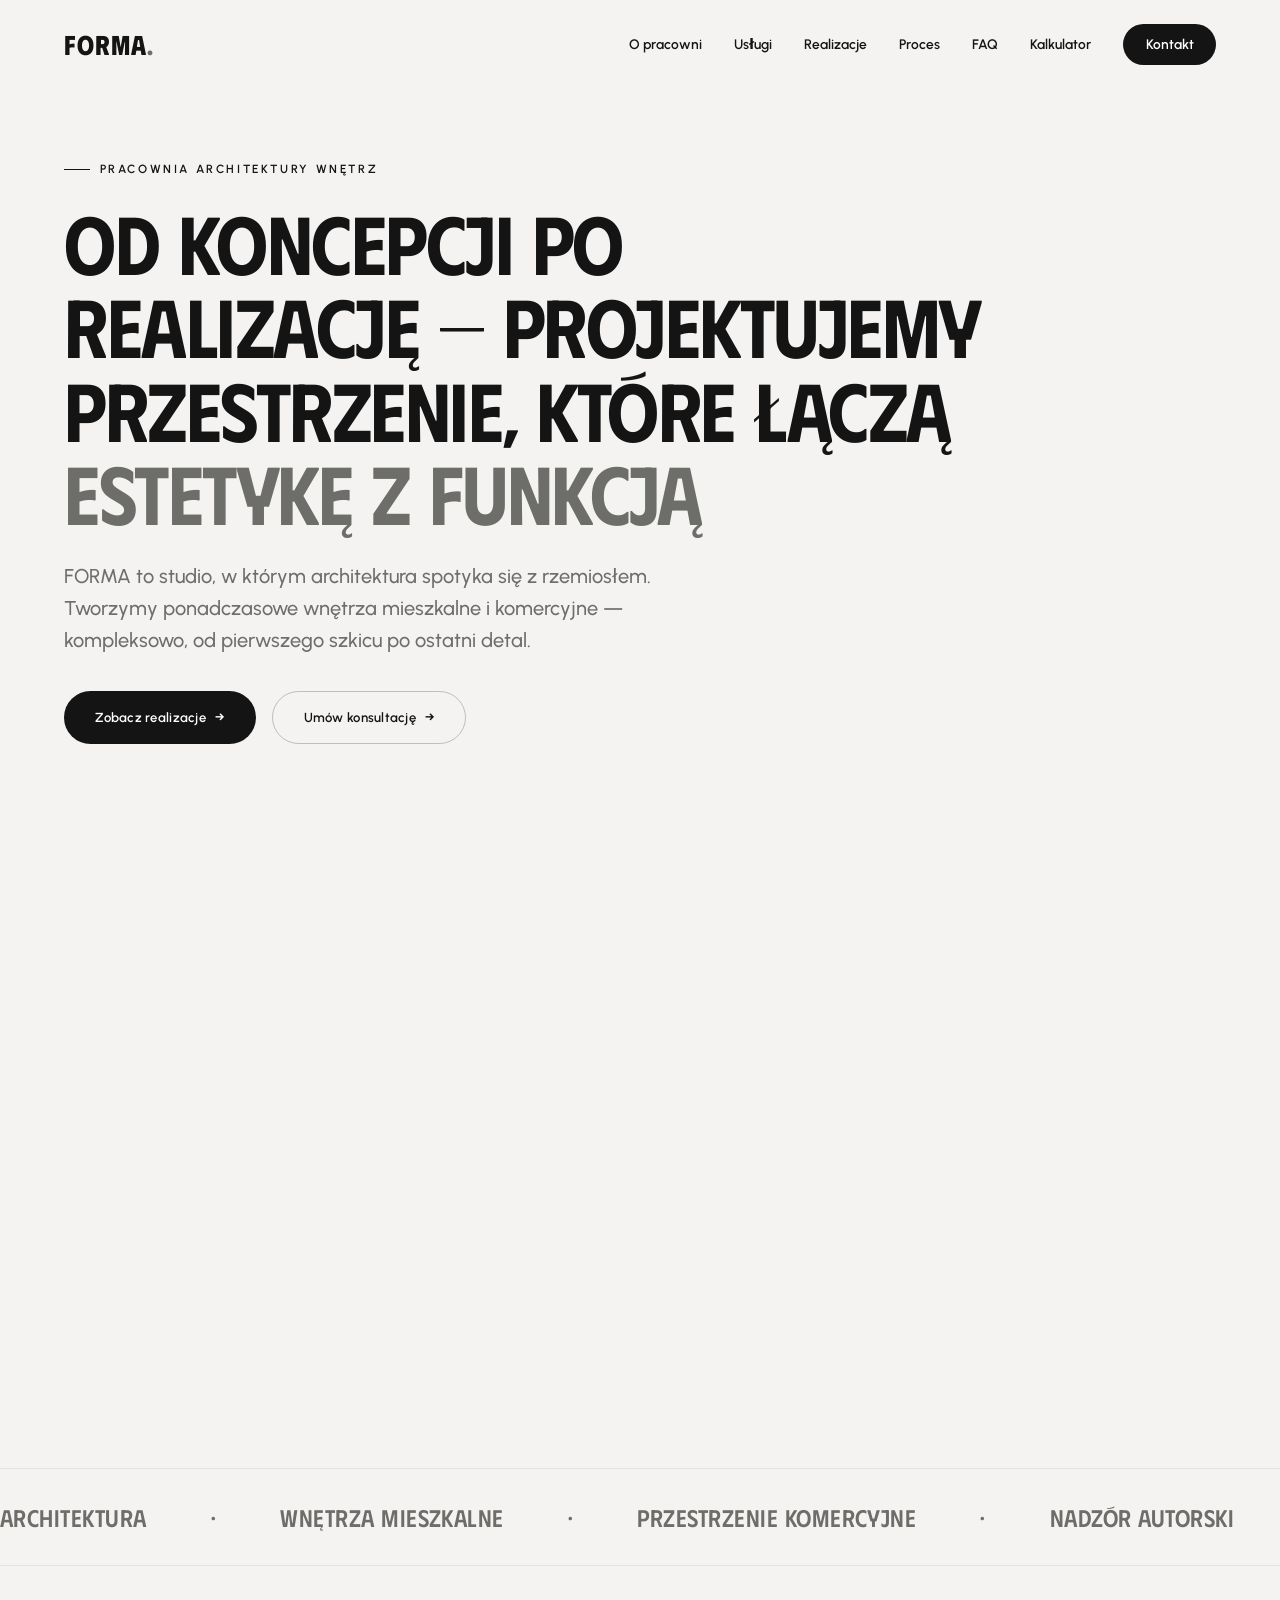
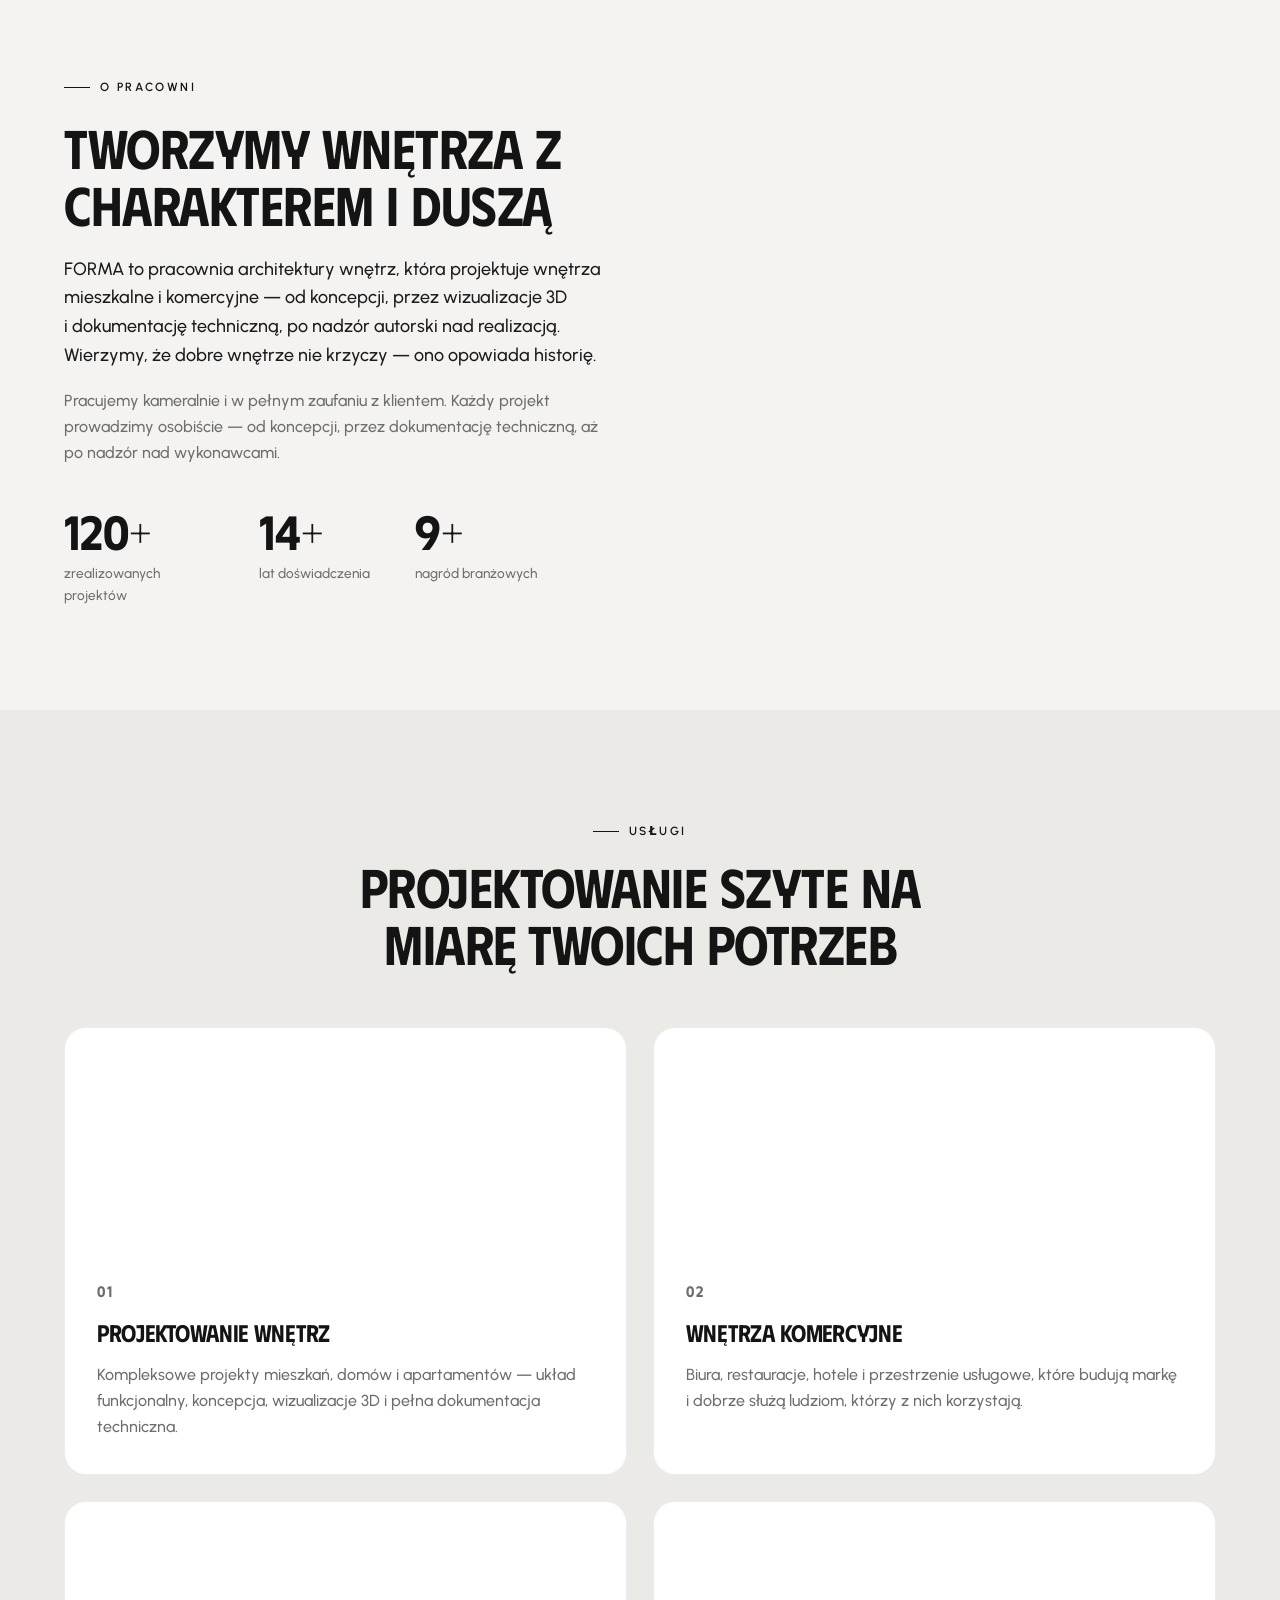
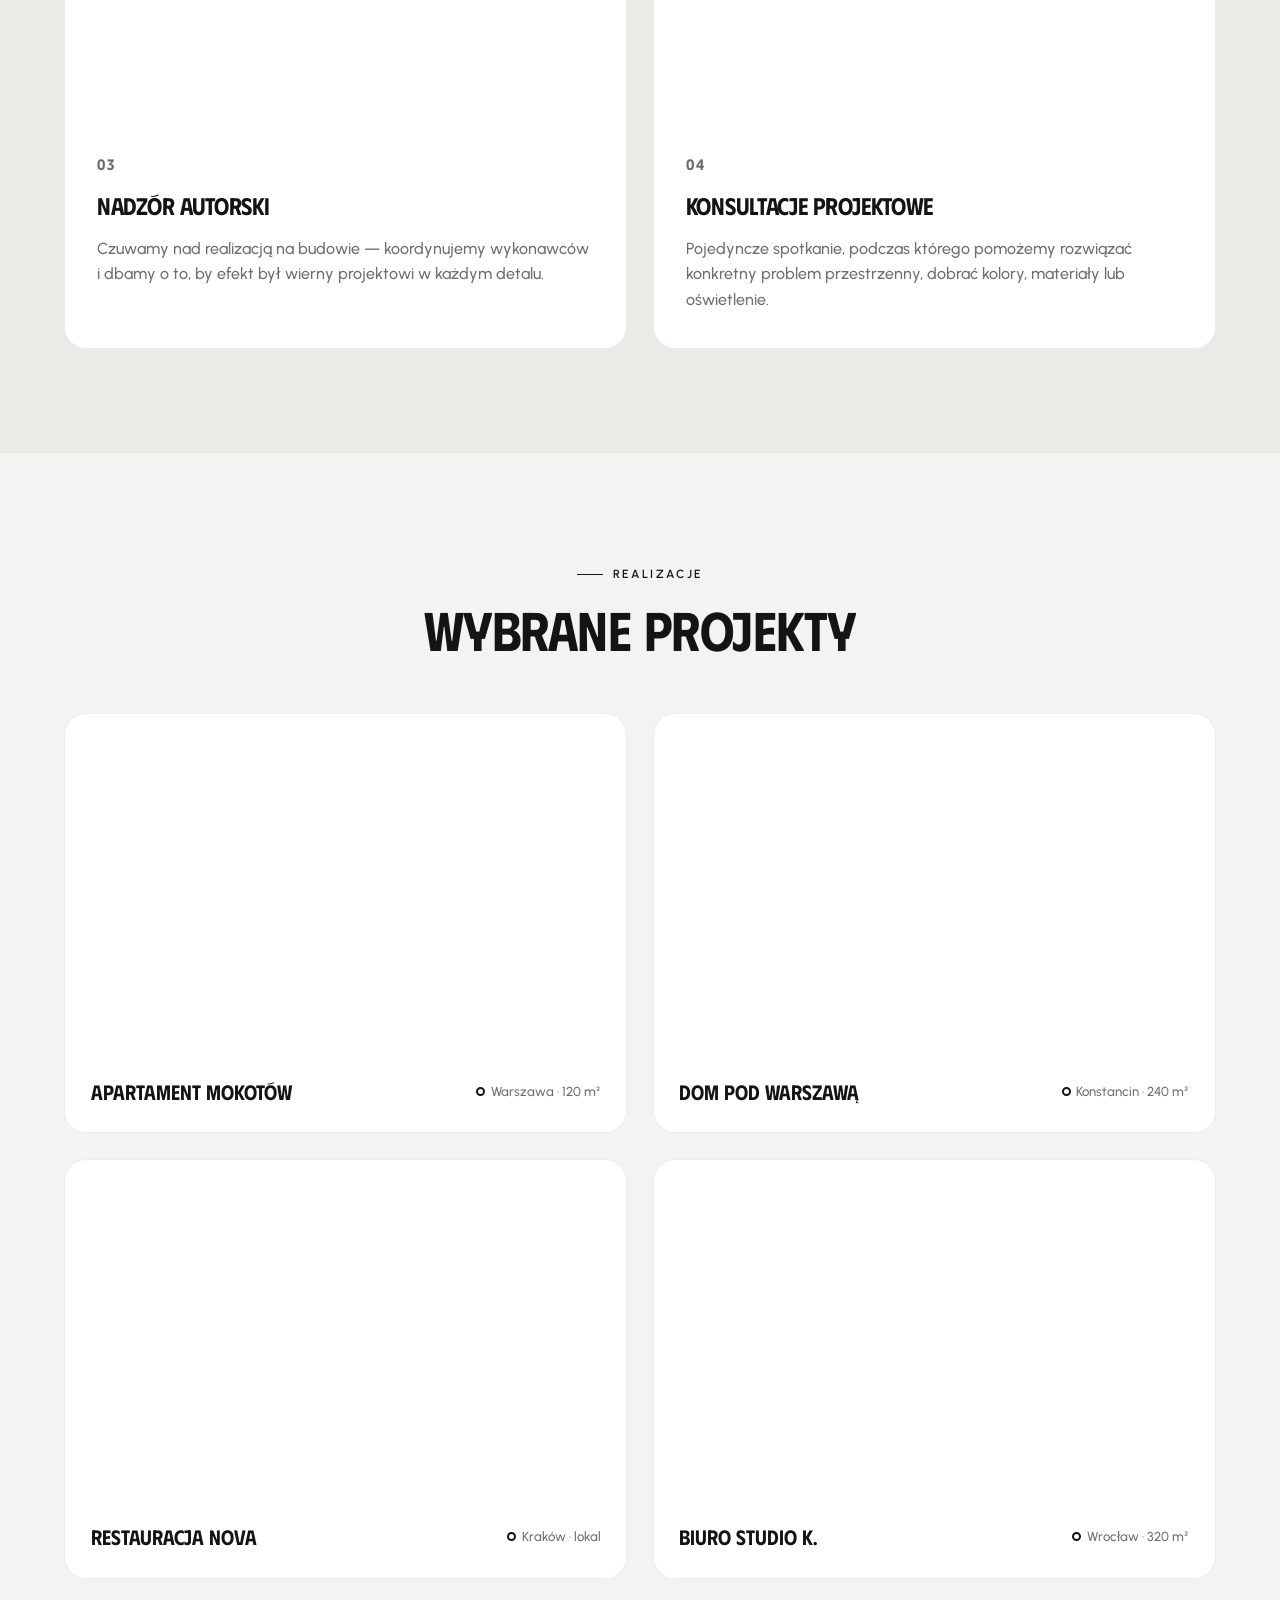
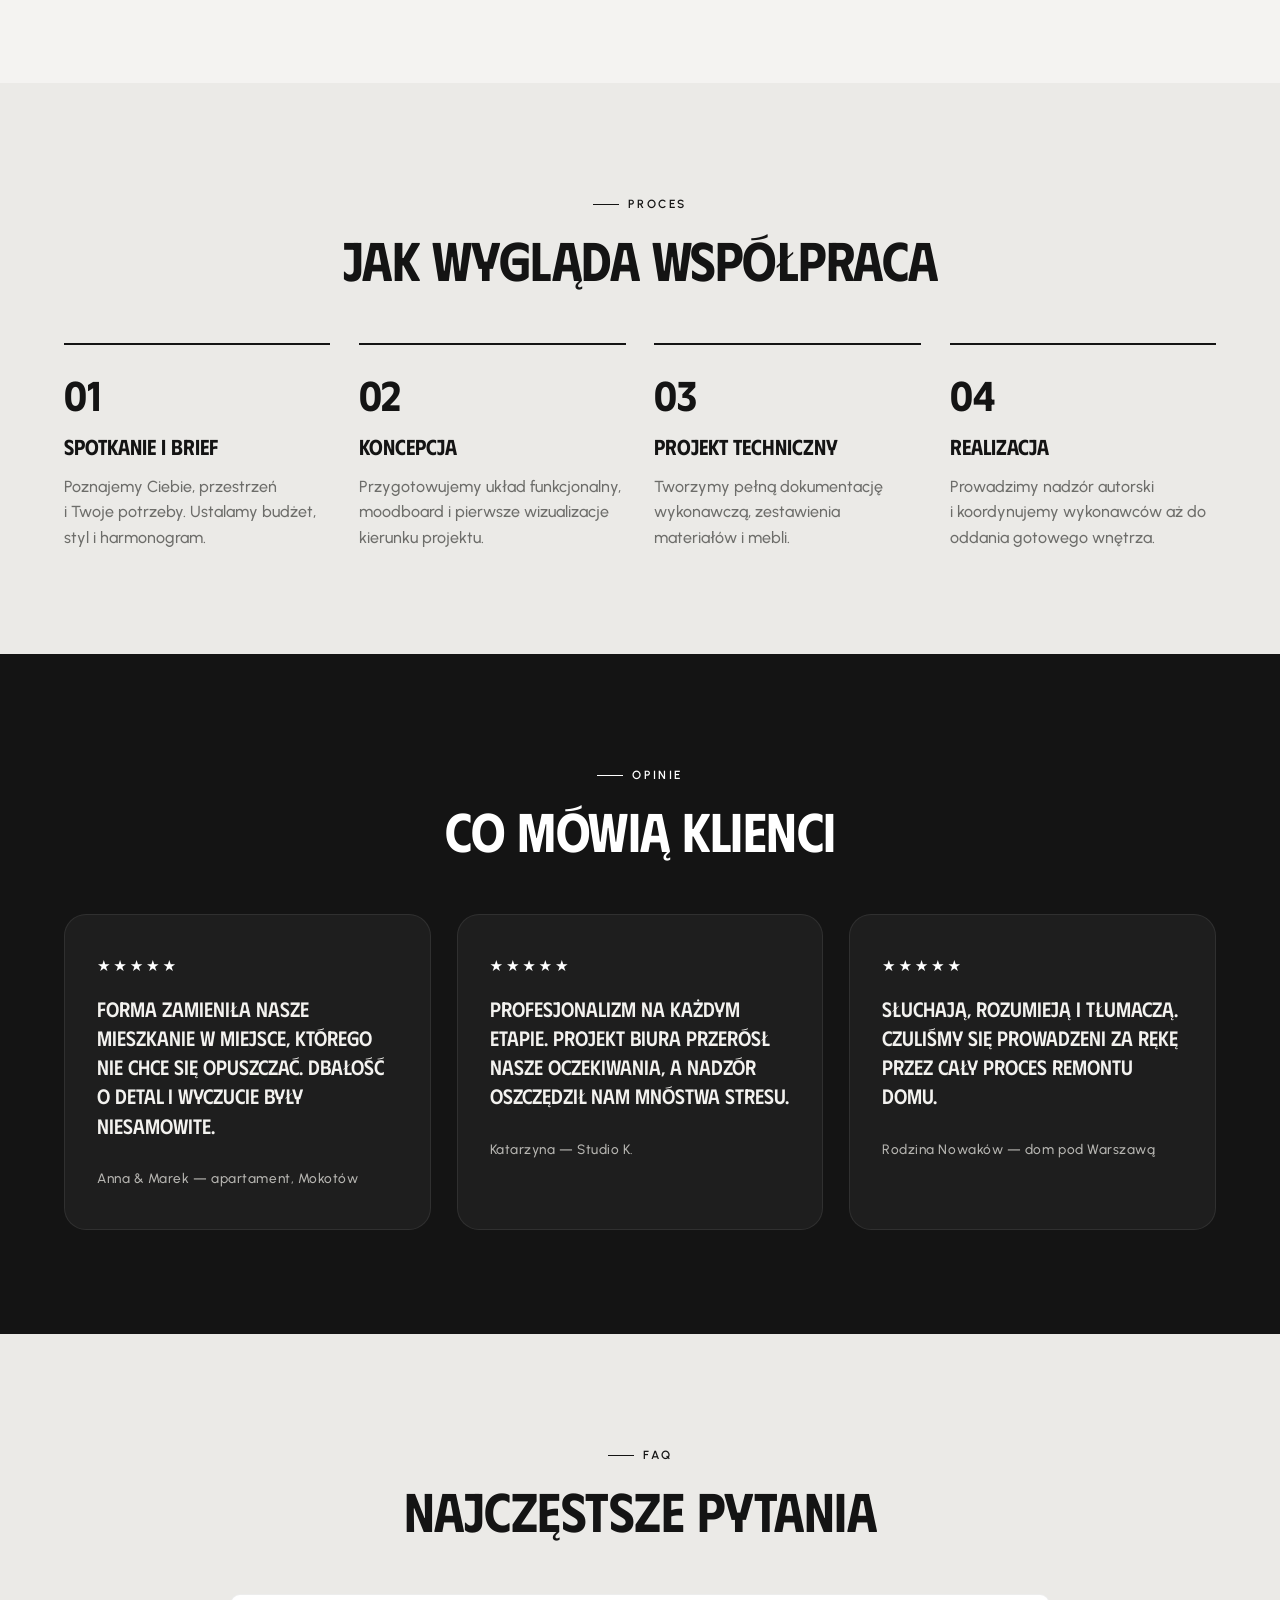
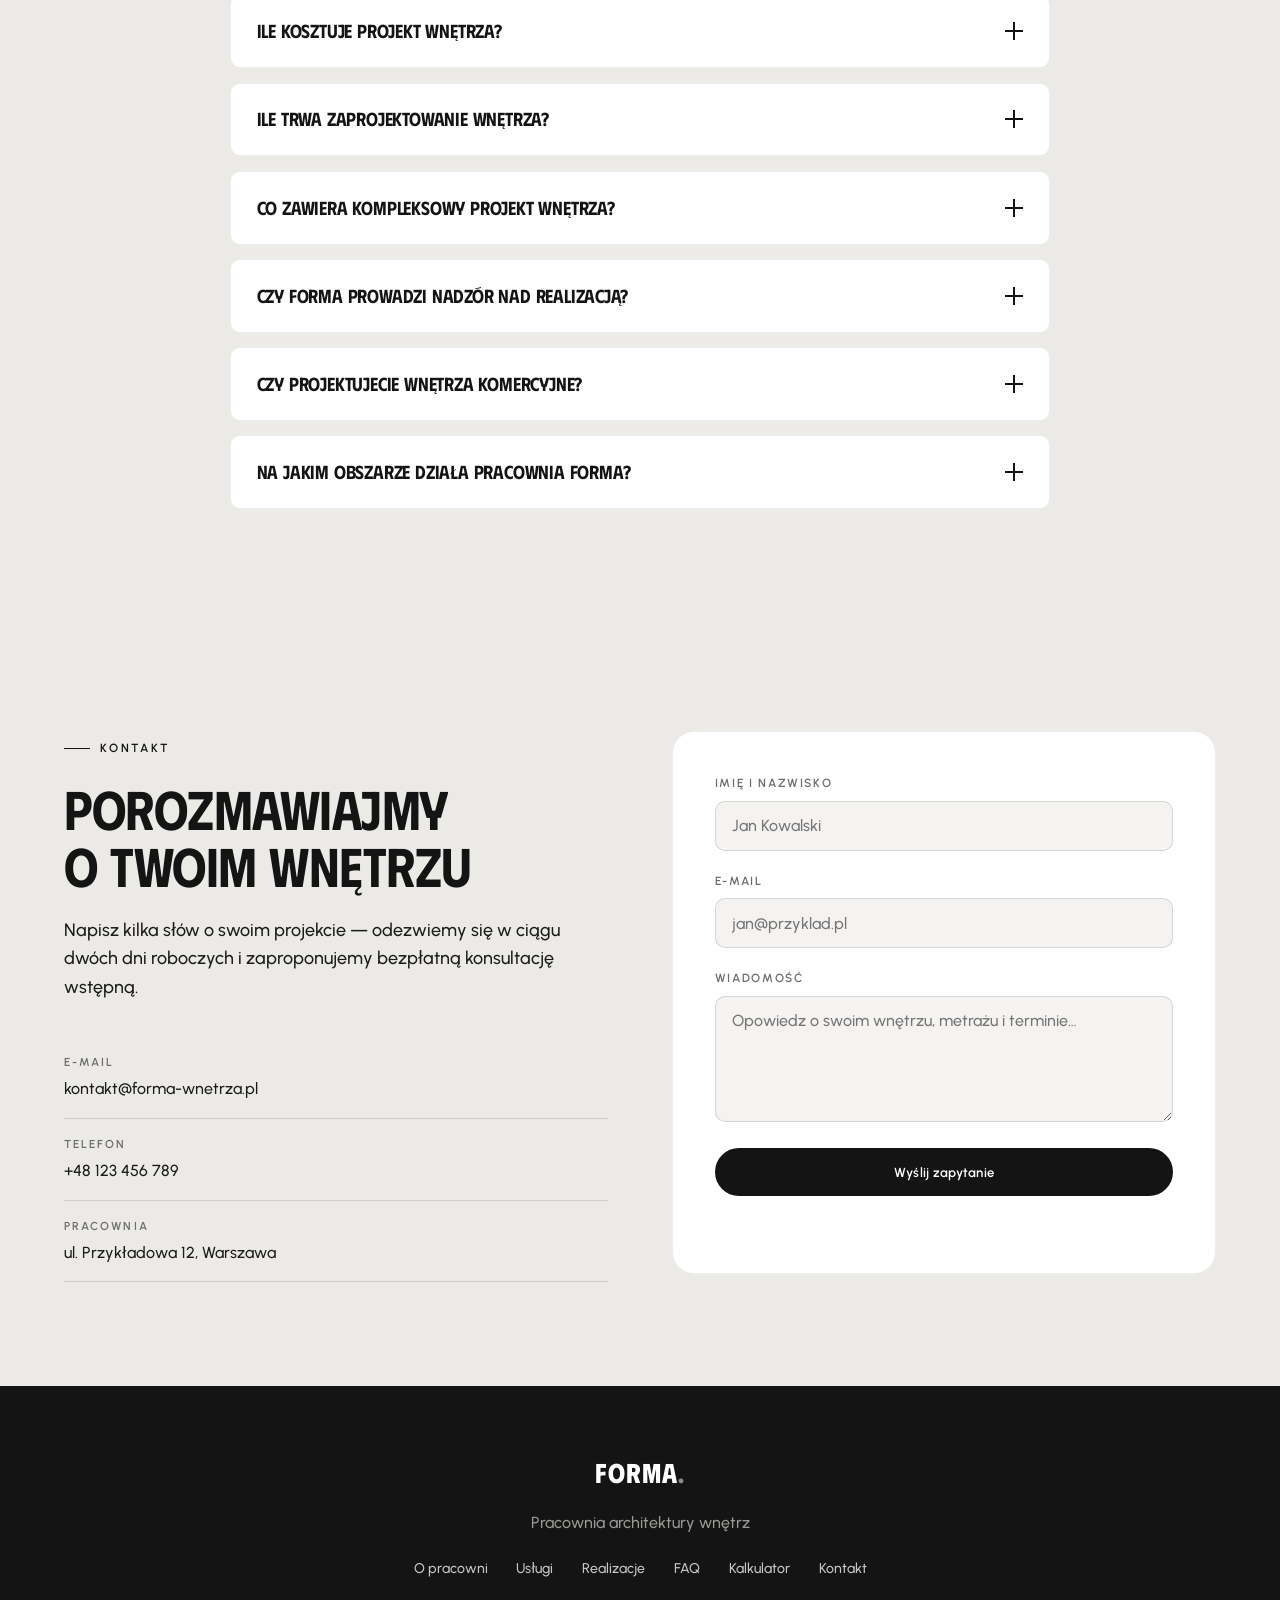
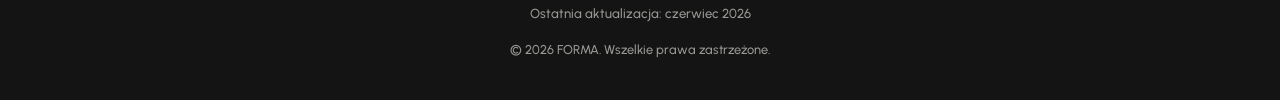
==== commit 15571d16: "Wdrożenie zasad GEO (optymalizacja pod wyszukiwarki AI) - robots.txt wpuszczający crawlery AI + site" ====
--- a/index.html
+++ b/index.html
@@ -3,9 +3,24 @@
 <head>
   <meta charset="UTF-8" />
   <meta name="viewport" content="width=device-width, initial-scale=1.0" />
-  <title>FORMA — Pracownia Architektury Wnętrz</title>
-  <meta name="description" content="FORMA to pracownia architektury wnętrz. Od koncepcji po realizację projektujemy przestrzenie mieszkalne i komercyjne, łącząc estetykę z funkcją." />
+  <title>FORMA — Pracownia Architektury Wnętrz | Projektowanie wnętrz mieszkalnych i komercyjnych</title>
+  <meta name="description" content="FORMA to pracownia architektury wnętrz, która projektuje wnętrza mieszkalne i komercyjne — od koncepcji, przez wizualizacje 3D i dokumentację, po nadzór autorski. Realizacje, proces współpracy, FAQ i kalkulator kosztów." />
+  <meta name="author" content="FORMA — Pracownia Architektury Wnętrz" />
+  <meta name="robots" content="index, follow, max-image-preview:large" />
+  <link rel="canonical" href="https://abba17.github.io/strona-pracowni/" />
+  <meta name="theme-color" content="#f4f3f1" />
   <link rel="icon" href="assets/favicon.svg" type="image/svg+xml" />
+
+  <!-- Open Graph / social -->
+  <meta property="og:type" content="website" />
+  <meta property="og:locale" content="pl_PL" />
+  <meta property="og:site_name" content="FORMA — Pracownia Architektury Wnętrz" />
+  <meta property="og:title" content="FORMA — Pracownia Architektury Wnętrz" />
+  <meta property="og:description" content="Projektujemy ponadczasowe wnętrza mieszkalne i komercyjne — od koncepcji po nadzór nad realizacją." />
+  <meta property="og:url" content="https://abba17.github.io/strona-pracowni/" />
+  <meta name="twitter:card" content="summary_large_image" />
+  <meta name="twitter:title" content="FORMA — Pracownia Architektury Wnętrz" />
+  <meta name="twitter:description" content="Projektujemy ponadczasowe wnętrza mieszkalne i komercyjne — od koncepcji po nadzór nad realizacją." />
 
   <!-- Czcionki -->
   <link rel="preconnect" href="https://fonts.googleapis.com" />
@@ -13,6 +28,113 @@
   <link href="https://fonts.googleapis.com/css2?family=Phudu:wght@400;500;600;700&family=Urbanist:wght@300;400;500;600;700&display=swap" rel="stylesheet" />
 
   <link rel="stylesheet" href="styles.css" />
+
+  <!-- ====== DANE STRUKTURALNE (JSON-LD) dla wyszukiwarek i AI ====== -->
+  <script type="application/ld+json">
+  {
+    "@context": "https://schema.org",
+    "@graph": [
+      {
+        "@type": ["ProfessionalService", "InteriorDesignService"],
+        "@id": "https://abba17.github.io/strona-pracowni/#pracownia",
+        "name": "FORMA — Pracownia Architektury Wnętrz",
+        "description": "FORMA to pracownia architektury wnętrz, która projektuje ponadczasowe wnętrza mieszkalne i komercyjne — kompleksowo, od koncepcji, przez dokumentację techniczną i wizualizacje 3D, po nadzór autorski nad realizacją.",
+        "url": "https://abba17.github.io/strona-pracowni/",
+        "email": "kontakt@forma-wnetrza.pl",
+        "telephone": "+48123456789",
+        "priceRange": "$$",
+        "image": "https://abba17.github.io/strona-pracowni/assets/favicon.svg",
+        "address": {
+          "@type": "PostalAddress",
+          "streetAddress": "ul. Przykładowa 12",
+          "addressLocality": "Warszawa",
+          "addressCountry": "PL"
+        },
+        "areaServed": [
+          { "@type": "City", "name": "Warszawa" },
+          { "@type": "Country", "name": "Polska" }
+        ],
+        "knowsLanguage": "pl",
+        "makesOffer": [
+          { "@type": "Offer", "itemOffered": { "@type": "Service", "name": "Projektowanie wnętrz mieszkalnych" } },
+          { "@type": "Offer", "itemOffered": { "@type": "Service", "name": "Projektowanie wnętrz komercyjnych" } },
+          { "@type": "Offer", "itemOffered": { "@type": "Service", "name": "Nadzór autorski nad realizacją" } },
+          { "@type": "Offer", "itemOffered": { "@type": "Service", "name": "Konsultacje projektowe" } }
+        ],
+        "aggregateRating": {
+          "@type": "AggregateRating",
+          "ratingValue": "5",
+          "reviewCount": "3"
+        },
+        "review": [
+          {
+            "@type": "Review",
+            "reviewRating": { "@type": "Rating", "ratingValue": "5", "bestRating": "5" },
+            "author": { "@type": "Person", "name": "Anna i Marek" },
+            "reviewBody": "FORMA zamieniła nasze mieszkanie w miejsce, którego nie chce się opuszczać. Dbałość o detal i wyczucie były niesamowite."
+          },
+          {
+            "@type": "Review",
+            "reviewRating": { "@type": "Rating", "ratingValue": "5", "bestRating": "5" },
+            "author": { "@type": "Person", "name": "Katarzyna" },
+            "reviewBody": "Profesjonalizm na każdym etapie. Projekt biura przerósł nasze oczekiwania, a nadzór oszczędził nam mnóstwa stresu."
+          },
+          {
+            "@type": "Review",
+            "reviewRating": { "@type": "Rating", "ratingValue": "5", "bestRating": "5" },
+            "author": { "@type": "Person", "name": "Rodzina Nowaków" },
+            "reviewBody": "Słuchają, rozumieją i tłumaczą. Czuliśmy się prowadzeni za rękę przez cały proces remontu domu."
+          }
+        ]
+      },
+      {
+        "@type": "WebSite",
+        "@id": "https://abba17.github.io/strona-pracowni/#strona",
+        "url": "https://abba17.github.io/strona-pracowni/",
+        "name": "FORMA — Pracownia Architektury Wnętrz",
+        "inLanguage": "pl",
+        "dateModified": "2026-06-25",
+        "publisher": { "@id": "https://abba17.github.io/strona-pracowni/#pracownia" }
+      },
+      {
+        "@type": "FAQPage",
+        "@id": "https://abba17.github.io/strona-pracowni/#faq",
+        "mainEntity": [
+          {
+            "@type": "Question",
+            "name": "Ile kosztuje projekt wnętrza?",
+            "acceptedAnswer": { "@type": "Answer", "text": "Koszt projektu wnętrza zależy od metrażu i zakresu prac. Orientacyjnie kompleksowy projekt to wydatek rzędu kilkudziesięciu do kilkuset złotych za metr kwadratowy. Wstępny, orientacyjny koszt wykończenia można policzyć w kalkulatorze na stronie, a dokładną wycenę projektu przygotowujemy po rozmowie o konkretnym wnętrzu." }
+          },
+          {
+            "@type": "Question",
+            "name": "Ile trwa zaprojektowanie wnętrza?",
+            "acceptedAnswer": { "@type": "Answer", "text": "Zaprojektowanie wnętrza trwa zwykle od 4 do 10 tygodni, zależnie od metrażu i stopnia skomplikowania. Czas obejmuje koncepcję, wizualizacje 3D oraz pełną dokumentację techniczną." }
+          },
+          {
+            "@type": "Question",
+            "name": "Co zawiera kompleksowy projekt wnętrza?",
+            "acceptedAnswer": { "@type": "Answer", "text": "Kompleksowy projekt wnętrza zawiera: układ funkcjonalny, koncepcję stylistyczną z moodboardem, wizualizacje 3D, pełną dokumentację techniczną (rysunki wykonawcze) oraz zestawienia materiałów i mebli potrzebne do realizacji." }
+          },
+          {
+            "@type": "Question",
+            "name": "Czy FORMA prowadzi nadzór nad realizacją?",
+            "acceptedAnswer": { "@type": "Answer", "text": "Tak. W ramach nadzoru autorskiego koordynujemy wykonawców i czuwamy nad tym, by efekt na budowie był wierny projektowi w każdym detalu." }
+          },
+          {
+            "@type": "Question",
+            "name": "Czy projektujecie wnętrza komercyjne?",
+            "acceptedAnswer": { "@type": "Answer", "text": "Tak. Projektujemy wnętrza komercyjne — biura, restauracje, hotele i przestrzenie usługowe, które budują markę i dobrze służą osobom, które z nich korzystają." }
+          },
+          {
+            "@type": "Question",
+            "name": "Na jakim obszarze działa pracownia FORMA?",
+            "acceptedAnswer": { "@type": "Answer", "text": "Pracownia FORMA działa w Warszawie i okolicach, a projekty realizujemy także na terenie całej Polski." }
+          }
+        ]
+      }
+    ]
+  }
+  </script>
 </head>
 <body>
 
@@ -25,6 +147,7 @@
         <a href="#uslugi">Usługi</a>
         <a href="#realizacje">Realizacje</a>
         <a href="#proces">Proces</a>
+        <a href="#faq">FAQ</a>
         <a href="kalkulator.html">Kalkulator</a>
         <a href="#kontakt" class="nav__cta">Kontakt</a>
       </nav>
@@ -68,7 +191,7 @@
       <div class="reveal">
         <p class="eyebrow">O pracowni</p>
         <h2 class="section__title">Tworzymy wnętrza z charakterem i&nbsp;duszą</h2>
-        <p class="lead">Wierzymy, że dobre wnętrze nie krzyczy — ono opowiada historię. Łączymy szlachetne materiały, przemyślane światło i&nbsp;funkcjonalność w&nbsp;przestrzenie, do których chce się wracać.</p>
+        <p class="lead">FORMA to pracownia architektury wnętrz, która projektuje wnętrza mieszkalne i&nbsp;komercyjne — od koncepcji, przez wizualizacje 3D i&nbsp;dokumentację techniczną, po nadzór autorski nad realizacją. Wierzymy, że dobre wnętrze nie krzyczy — ono opowiada historię.</p>
         <p>Pracujemy kameralnie i&nbsp;w&nbsp;pełnym zaufaniu z&nbsp;klientem. Każdy projekt prowadzimy osobiście — od koncepcji, przez dokumentację techniczną, aż po nadzór nad wykonawcami.</p>
         <div class="stats">
           <div class="stat"><span class="stat__num" data-count="120">0</span><span class="stat__label">zrealizowanych projektów</span></div>
@@ -211,6 +334,61 @@
     </div>
   </section>
 
+  <!-- ====== FAQ ====== -->
+  <section class="section section--alt" id="faq">
+    <div class="container">
+      <div class="section__head reveal">
+        <p class="eyebrow">FAQ</p>
+        <h2 class="section__title">Najczęstsze pytania</h2>
+      </div>
+      <div class="faq">
+        <details class="faq__item reveal">
+          <summary><h3>Ile kosztuje projekt wnętrza?</h3><span class="faq__icon" aria-hidden="true"></span></summary>
+          <div class="faq__answer">
+            <p>Koszt projektu wnętrza zależy od metrażu i&nbsp;zakresu prac. Orientacyjnie kompleksowy projekt to wydatek rzędu kilkudziesięciu do kilkuset złotych za metr kwadratowy. Wstępny koszt samego wykończenia policzysz w&nbsp;<a href="kalkulator.html">kalkulatorze</a>, a&nbsp;dokładną wycenę projektu przygotowujemy po rozmowie o&nbsp;konkretnym wnętrzu.</p>
+          </div>
+        </details>
+        <details class="faq__item reveal">
+          <summary><h3>Ile trwa zaprojektowanie wnętrza?</h3><span class="faq__icon" aria-hidden="true"></span></summary>
+          <div class="faq__answer">
+            <p>Zaprojektowanie wnętrza trwa zwykle od&nbsp;4 do&nbsp;10 tygodni, zależnie od&nbsp;metrażu i&nbsp;stopnia skomplikowania. Czas obejmuje koncepcję, wizualizacje 3D oraz pełną dokumentację techniczną.</p>
+          </div>
+        </details>
+        <details class="faq__item reveal">
+          <summary><h3>Co zawiera kompleksowy projekt wnętrza?</h3><span class="faq__icon" aria-hidden="true"></span></summary>
+          <div class="faq__answer">
+            <p>Kompleksowy projekt wnętrza zawiera:</p>
+            <ul>
+              <li>układ funkcjonalny pomieszczeń,</li>
+              <li>koncepcję stylistyczną z&nbsp;moodboardem,</li>
+              <li>wizualizacje 3D,</li>
+              <li>pełną dokumentację techniczną (rysunki wykonawcze),</li>
+              <li>zestawienia materiałów i&nbsp;mebli do realizacji.</li>
+            </ul>
+          </div>
+        </details>
+        <details class="faq__item reveal">
+          <summary><h3>Czy FORMA prowadzi nadzór nad realizacją?</h3><span class="faq__icon" aria-hidden="true"></span></summary>
+          <div class="faq__answer">
+            <p>Tak. W&nbsp;ramach nadzoru autorskiego koordynujemy wykonawców i&nbsp;czuwamy nad tym, by efekt na&nbsp;budowie był wierny projektowi w&nbsp;każdym detalu.</p>
+          </div>
+        </details>
+        <details class="faq__item reveal">
+          <summary><h3>Czy projektujecie wnętrza komercyjne?</h3><span class="faq__icon" aria-hidden="true"></span></summary>
+          <div class="faq__answer">
+            <p>Tak. Projektujemy wnętrza komercyjne — biura, restauracje, hotele i&nbsp;przestrzenie usługowe, które budują markę i&nbsp;dobrze służą osobom, które z&nbsp;nich korzystają.</p>
+          </div>
+        </details>
+        <details class="faq__item reveal">
+          <summary><h3>Na jakim obszarze działa pracownia FORMA?</h3><span class="faq__icon" aria-hidden="true"></span></summary>
+          <div class="faq__answer">
+            <p>Pracownia FORMA działa w&nbsp;Warszawie i&nbsp;okolicach, a&nbsp;projekty realizujemy także na&nbsp;terenie całej Polski.</p>
+          </div>
+        </details>
+      </div>
+    </div>
+  </section>
+
   <!-- ====== KONTAKT ====== -->
   <section class="section section--contact" id="kontakt">
     <div class="container grid-2 grid-2--contact">
@@ -255,9 +433,11 @@
         <a href="#o-nas">O pracowni</a>
         <a href="#uslugi">Usługi</a>
         <a href="#realizacje">Realizacje</a>
+        <a href="#faq">FAQ</a>
         <a href="kalkulator.html">Kalkulator</a>
         <a href="#kontakt">Kontakt</a>
       </nav>
+      <p class="footer__updated">Ostatnia aktualizacja: <time datetime="2026-06-25">czerwiec 2026</time></p>
       <p class="footer__copy">© <span id="year">2026</span> FORMA. Wszelkie prawa zastrzeżone.</p>
     </div>
   </footer>
--- a/styles.css
+++ b/styles.css
@@ -307,7 +307,38 @@
 .footer__links { display: flex; gap: 1.8rem; flex-wrap: wrap; justify-content: center; margin: 0.4rem 0; }
 .footer__links a { font-size: 0.88rem; color: #c9c8c4; font-weight: 500; }
 .footer__links a:hover { color: #fff; }
+.footer__updated { font-size: 0.82rem; color: #9a9995; }
 .footer__copy { font-size: 0.8rem; color: #7d7d79; }
+
+/* ---------- FAQ ---------- */
+.faq { max-width: 820px; margin: 0 auto; }
+.faq__item {
+  background: var(--surface); border: 1px solid var(--line-soft);
+  border-radius: var(--radius); margin-bottom: 0.9rem; overflow: hidden;
+}
+.faq__item summary {
+  list-style: none; cursor: pointer;
+  display: flex; align-items: center; justify-content: space-between; gap: 1rem;
+  padding: 1.3rem 1.6rem;
+}
+.faq__item summary::-webkit-details-marker { display: none; }
+.faq__item summary h3 {
+  font-family: var(--serif); font-weight: 600; font-size: 1.18rem;
+  color: var(--ink); letter-spacing: -0.2px; margin: 0;
+}
+.faq__icon { position: relative; flex: 0 0 18px; width: 18px; height: 18px; }
+.faq__icon::before, .faq__icon::after {
+  content: ""; position: absolute; background: var(--ink);
+  transition: transform 0.3s ease, opacity 0.3s ease;
+}
+.faq__icon::before { top: 8px; left: 0; width: 18px; height: 2px; }
+.faq__icon::after { left: 8px; top: 0; width: 2px; height: 18px; }
+.faq__item[open] .faq__icon::after { transform: rotate(90deg); opacity: 0; }
+.faq__answer { padding: 0 1.6rem 1.5rem; }
+.faq__answer p { color: var(--text-soft); }
+.faq__answer ul { color: var(--text-soft); margin: 0.4rem 0 0 1.1rem; }
+.faq__answer li { margin-bottom: 0.3rem; }
+.faq__answer a { color: var(--ink); text-decoration: underline; text-underline-offset: 3px; }
 
 /* ---------- Animacje pojawiania ---------- */
 .reveal { opacity: 0; transform: translateY(28px); transition: opacity 0.8s ease, transform 0.8s ease; }
